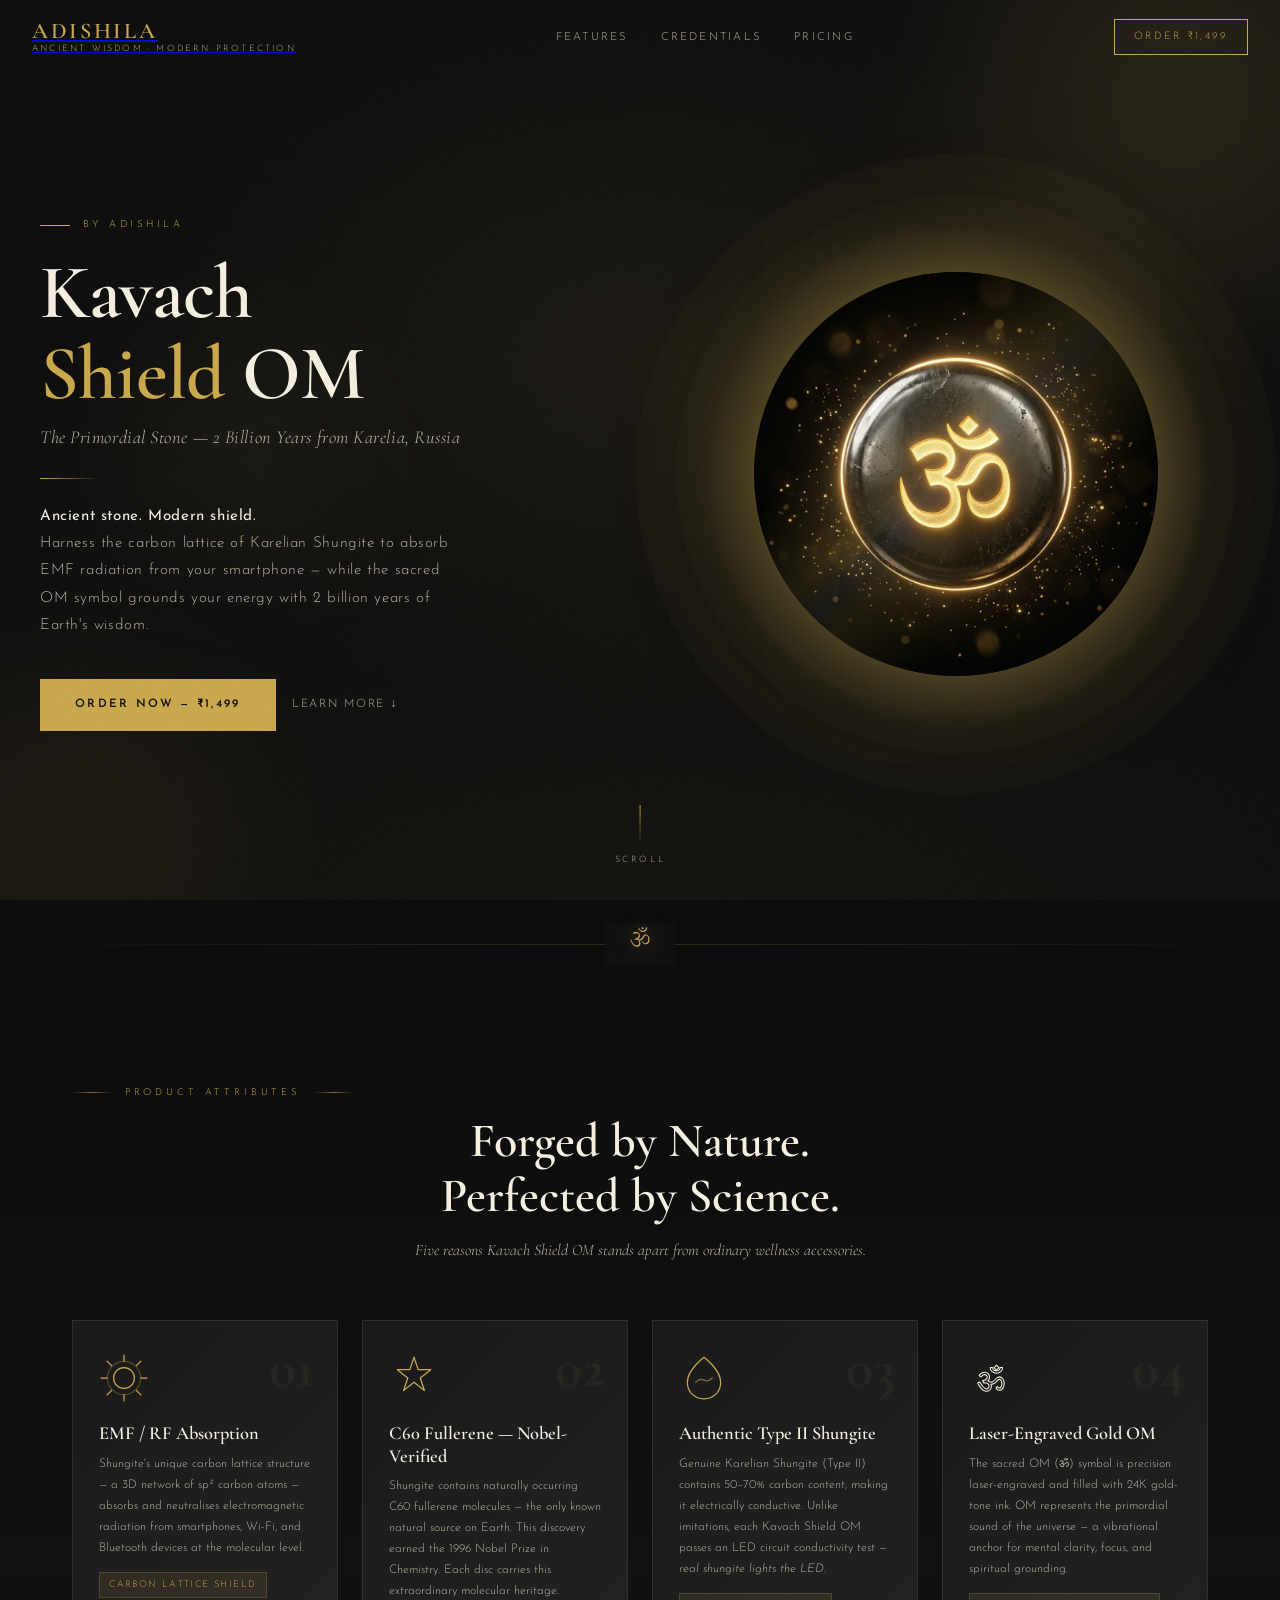
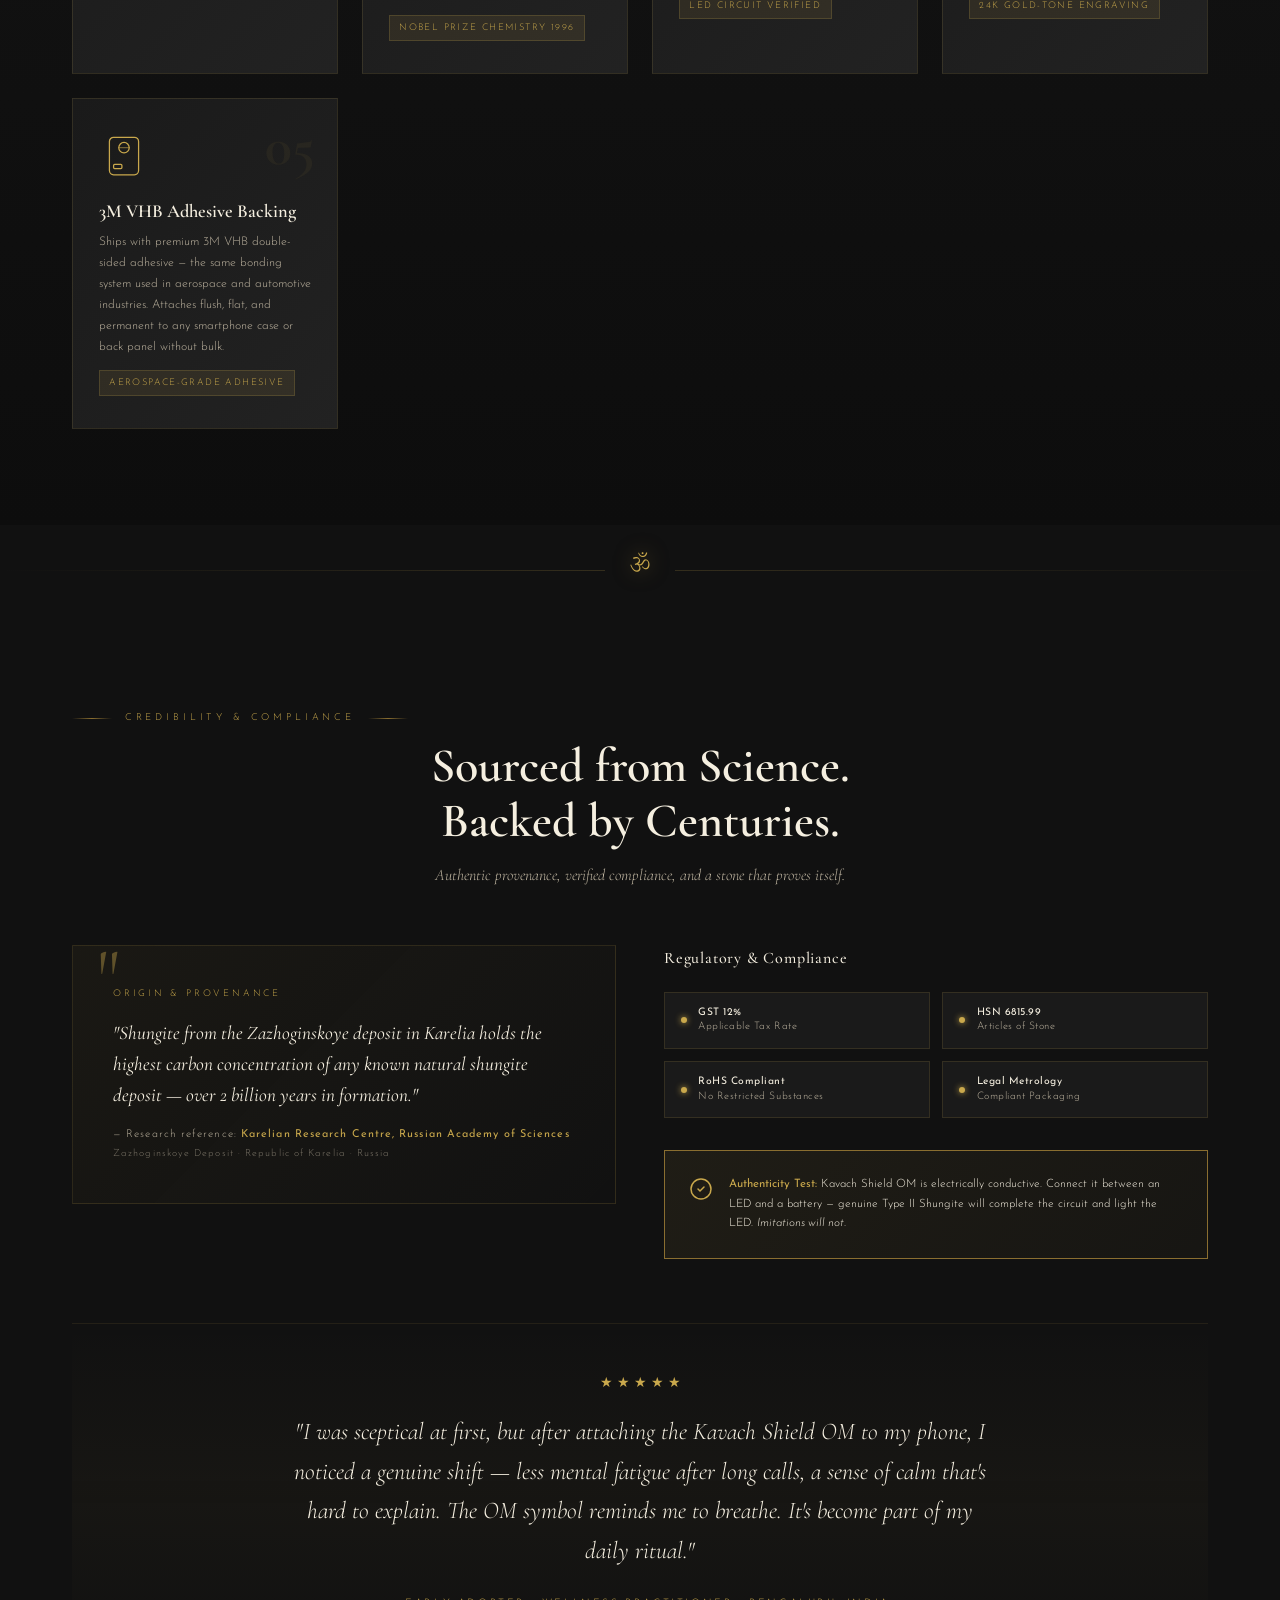
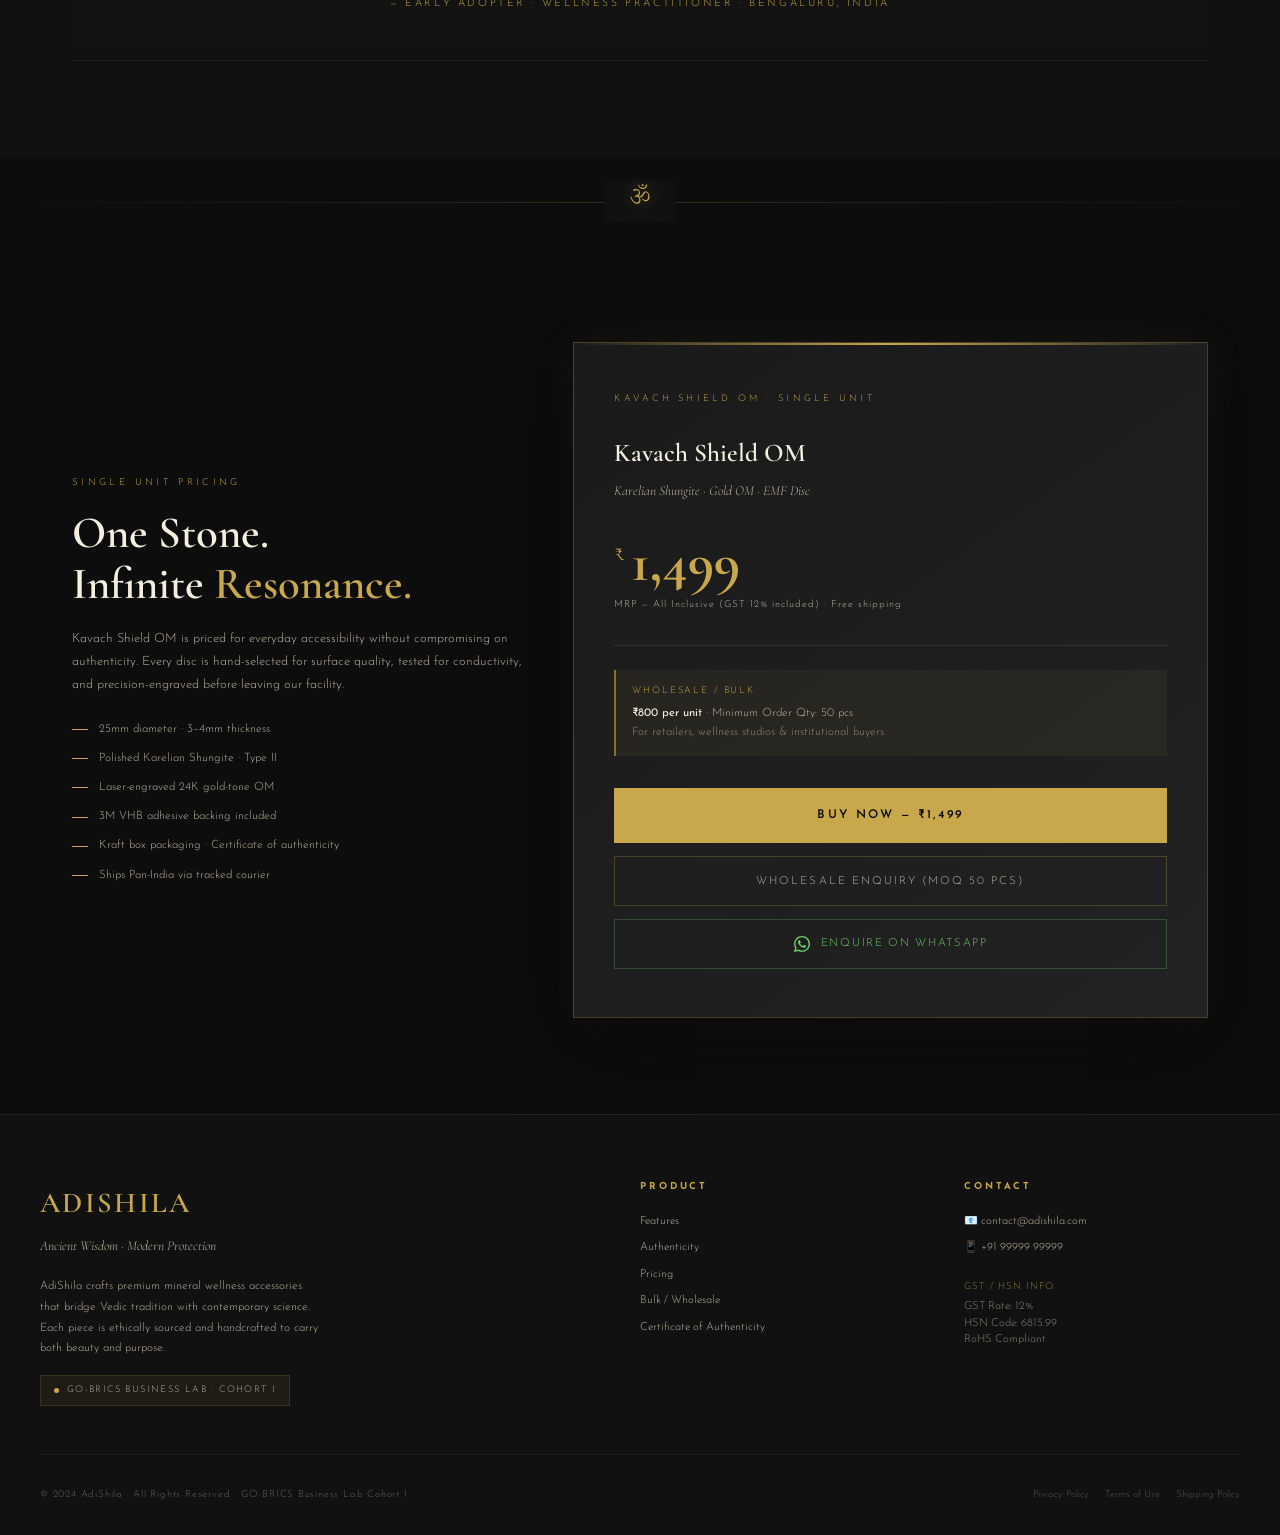
==== index.html @ 25c34e81 "Add code file" ====
<!DOCTYPE html>
<html lang="en">
<head>
  <meta charset="UTF-8" />
  <meta name="viewport" content="width=device-width, initial-scale=1.0" />
  <title>Kavach Shield OM — AdiShila | Karelian Shungite EMF Protection</title>
  <meta name="description" content="Kavach Shield OM by AdiShila — A 25mm polished Karelian Shungite disc with laser-engraved gold OM symbol. Authentic EMF protection and spiritual wellness accessory for smartphones. MRP ₹1,499." />
  <meta name="keywords" content="Kavach Shield OM, Shungite, EMF Protection, AdiShila, Karelian Shungite, OM symbol, spiritual wellness, smartphone protection" />
  <meta property="og:title" content="Kavach Shield OM — AdiShila" />
  <meta property="og:description" content="2 Billion Years from Karelia, Russia. Authentic Shungite EMF Protection for your smartphone." />
  <meta property="og:type" content="product" />
  <link rel="preconnect" href="https://fonts.googleapis.com" />
  <link rel="preconnect" href="https://fonts.gstatic.com" crossorigin />
  <link href="https://fonts.googleapis.com/css2?family=Cormorant+Garamond:ital,wght@0,300;0,400;0,500;0,600;0,700;1,300;1,400;1,600&family=Josefin+Sans:wght@200;300;400;600&family=Noto+Serif+Devanagari:wght@300;400;600&display=swap" rel="stylesheet" />

  <style>
    /* ===== RESET & ROOT ===== */
    *, *::before, *::after { box-sizing: border-box; margin: 0; padding: 0; }
    :root {
      --black:     #0D0D0D;
      --black-2:   #111111;
      --black-3:   #1A1A1A;
      --black-4:   #222222;
      --gold:      #C9A84C;
      --gold-light:#E8C96A;
      --gold-dim:  #8A6E30;
      --gold-glow: rgba(201, 168, 76, 0.25);
      --cream:     #F5EFE0;
      --cream-dim: #BEB4A0;
      --white:     #FFFFFF;
      --font-display: 'Cormorant Garamond', 'Noto Serif Devanagari', serif;
      --font-body:    'Josefin Sans', sans-serif;
      --transition:   all 0.4s cubic-bezier(0.25, 0.46, 0.45, 0.94);
    }

    html { scroll-behavior: smooth; font-size: 16px; }

    body {
      background-color: var(--black);
      color: var(--cream);
      font-family: var(--font-body);
      font-weight: 300;
      line-height: 1.7;
      overflow-x: hidden;
      position: relative;
    }

    /* ===== GRAIN TEXTURE OVERLAY ===== */
    body::before {
      content: '';
      position: fixed;
      inset: 0;
      pointer-events: none;
      z-index: 9999;
      opacity: 0.035;
      background-image: url("data:image/svg+xml,%3Csvg viewBox='0 0 512 512' xmlns='http://www.w3.org/2000/svg'%3E%3Cfilter id='noise'%3E%3CfeTurbulence type='fractalNoise' baseFrequency='0.75' numOctaves='4' stitchTiles='stitch'/%3E%3C/filter%3E%3Crect width='100%25' height='100%25' filter='url(%23noise)'/%3E%3C/svg%3E");
      background-size: 256px 256px;
    }

    /* ===== SCROLLBAR ===== */
    ::-webkit-scrollbar { width: 4px; }
    ::-webkit-scrollbar-track { background: var(--black); }
    ::-webkit-scrollbar-thumb { background: var(--gold-dim); border-radius: 2px; }

    /* ===== SELECTION ===== */
    ::selection { background: var(--gold); color: var(--black); }

    /* ===== NAVIGATION ===== */
    nav {
      position: fixed;
      top: 0; left: 0; right: 0;
      z-index: 1000;
      padding: 1.2rem 2rem;
      display: flex;
      align-items: center;
      justify-content: space-between;
      transition: var(--transition);
      border-bottom: 1px solid transparent;
    }
    nav.scrolled {
      background: rgba(13, 13, 13, 0.92);
      backdrop-filter: blur(20px);
      -webkit-backdrop-filter: blur(20px);
      border-bottom-color: rgba(201, 168, 76, 0.15);
    }

    .nav-logo {
      display: flex;
      flex-direction: column;
      line-height: 1;
    }
    .nav-logo .brand {
      font-family: var(--font-display);
      font-size: 1.4rem;
      font-weight: 600;
      color: var(--gold);
      letter-spacing: 0.12em;
      text-transform: uppercase;
    }
    .nav-logo .tagline-small {
      font-size: 0.55rem;
      letter-spacing: 0.25em;
      color: var(--cream-dim);
      text-transform: uppercase;
      margin-top: 2px;
    }

    .nav-links {
      display: flex;
      gap: 2rem;
      list-style: none;
    }
    .nav-links a {
      color: var(--cream-dim);
      text-decoration: none;
      font-size: 0.7rem;
      letter-spacing: 0.2em;
      text-transform: uppercase;
      transition: var(--transition);
    }
    .nav-links a:hover { color: var(--gold); }

    .nav-cta {
      background: transparent;
      border: 1px solid var(--gold);
      color: var(--gold);
      padding: 0.5rem 1.2rem;
      font-family: var(--font-body);
      font-size: 0.65rem;
      letter-spacing: 0.2em;
      text-transform: uppercase;
      cursor: pointer;
      transition: var(--transition);
      text-decoration: none;
      display: inline-block;
    }
    .nav-cta:hover {
      background: var(--gold);
      color: var(--black);
      box-shadow: 0 0 20px var(--gold-glow);
    }

    /* Hamburger */
    .hamburger {
      display: none;
      flex-direction: column;
      gap: 5px;
      cursor: pointer;
      padding: 4px;
      background: none;
      border: none;
    }
    .hamburger span {
      display: block;
      width: 22px;
      height: 1px;
      background: var(--gold);
      transition: var(--transition);
    }
    .hamburger.open span:nth-child(1) { transform: translateY(6px) rotate(45deg); }
    .hamburger.open span:nth-child(2) { opacity: 0; }
    .hamburger.open span:nth-child(3) { transform: translateY(-6px) rotate(-45deg); }

    .mobile-menu {
      display: none;
      position: fixed;
      top: 0; left: 0; right: 0; bottom: 0;
      background: rgba(13,13,13,0.97);
      z-index: 999;
      flex-direction: column;
      align-items: center;
      justify-content: center;
      gap: 2.5rem;
    }
    .mobile-menu.open { display: flex; }
    .mobile-menu a {
      color: var(--cream);
      text-decoration: none;
      font-family: var(--font-display);
      font-size: 2.2rem;
      font-weight: 300;
      letter-spacing: 0.08em;
      transition: var(--transition);
    }
    .mobile-menu a:hover { color: var(--gold); }

    /* ===== HERO SECTION ===== */
    #hero {
      position: relative;
      min-height: 100svh;
      display: flex;
      align-items: center;
      justify-content: center;
      overflow: hidden;
      padding: 7rem 2rem 4rem;
    }

    .hero-bg-gradient {
      position: absolute;
      inset: 0;
      background:
        radial-gradient(ellipse 60% 60% at 50% 40%, rgba(201, 168, 76, 0.07) 0%, transparent 70%),
        radial-gradient(ellipse 100% 50% at 50% 100%, rgba(201, 168, 76, 0.04) 0%, transparent 70%),
        var(--black);
      z-index: 0;
    }

    /* Animated background orbs */
    .orb {
      position: absolute;
      border-radius: 50%;
      filter: blur(80px);
      opacity: 0.12;
      animation: orbFloat 12s ease-in-out infinite;
      z-index: 0;
    }
    .orb-1 { width: 400px; height: 400px; background: var(--gold); top: -100px; right: -100px; animation-delay: 0s; }
    .orb-2 { width: 300px; height: 300px; background: var(--gold-dim); bottom: -80px; left: -80px; animation-delay: -4s; }
    .orb-3 { width: 200px; height: 200px; background: var(--gold-light); top: 40%; left: 10%; animation-delay: -8s; opacity: 0.06; }

    @keyframes orbFloat {
      0%, 100% { transform: translate(0, 0) scale(1); }
      33% { transform: translate(20px, -30px) scale(1.05); }
      66% { transform: translate(-15px, 20px) scale(0.95); }
    }

    .hero-inner {
      position: relative;
      z-index: 1;
      display: grid;
      grid-template-columns: 1fr 1fr;
      gap: 4rem;
      align-items: center;
      max-width: 1200px;
      width: 100%;
      margin: 0 auto;
    }

    .hero-text { order: 1; }

    .hero-label {
      font-size: 0.62rem;
      letter-spacing: 0.35em;
      text-transform: uppercase;
      color: var(--gold);
      margin-bottom: 1.2rem;
      display: flex;
      align-items: center;
      gap: 0.8rem;
    }
    .hero-label::before {
      content: '';
      display: block;
      width: 30px;
      height: 1px;
      background: var(--gold);
    }

    .hero-h1 {
      font-family: var(--font-display);
      font-size: clamp(2.8rem, 6vw, 5rem);
      font-weight: 600;
      line-height: 1.05;
      color: var(--cream);
      margin-bottom: 0.5rem;
      letter-spacing: -0.01em;
    }
    .hero-h1 .gold-word { color: var(--gold); }

    .hero-subtitle {
      font-family: var(--font-display);
      font-size: clamp(0.9rem, 1.8vw, 1.15rem);
      font-weight: 300;
      font-style: italic;
      color: var(--cream-dim);
      margin-bottom: 1.5rem;
      letter-spacing: 0.03em;
    }

    .hero-divider {
      width: 60px;
      height: 1px;
      background: linear-gradient(90deg, var(--gold), transparent);
      margin-bottom: 1.5rem;
    }

    .hero-tagline {
      font-size: clamp(0.8rem, 1.5vw, 0.95rem);
      color: var(--cream-dim);
      line-height: 1.8;
      max-width: 420px;
      margin-bottom: 2.5rem;
      letter-spacing: 0.04em;
    }
    .hero-tagline strong { color: var(--cream); font-weight: 400; }

    .hero-cta-group {
      display: flex;
      gap: 1rem;
      flex-wrap: wrap;
      align-items: center;
    }

    .btn-primary {
      background: var(--gold);
      color: var(--black);
      border: none;
      padding: 1rem 2.2rem;
      font-family: var(--font-body);
      font-size: 0.72rem;
      font-weight: 600;
      letter-spacing: 0.2em;
      text-transform: uppercase;
      cursor: pointer;
      transition: var(--transition);
      text-decoration: none;
      display: inline-block;
      position: relative;
      overflow: hidden;
    }
    .btn-primary::before {
      content: '';
      position: absolute;
      inset: 0;
      background: linear-gradient(135deg, rgba(255,255,255,0.2) 0%, transparent 50%);
      transform: translateX(-100%);
      transition: transform 0.5s ease;
    }
    .btn-primary:hover::before { transform: translateX(100%); }
    .btn-primary:hover {
      background: var(--gold-light);
      box-shadow: 0 0 40px rgba(201, 168, 76, 0.5), 0 4px 20px rgba(201, 168, 76, 0.3);
      transform: translateY(-2px);
    }

    .btn-secondary {
      background: transparent;
      color: var(--cream-dim);
      border: none;
      padding: 1rem 0;
      font-family: var(--font-body);
      font-size: 0.72rem;
      font-weight: 300;
      letter-spacing: 0.15em;
      text-transform: uppercase;
      cursor: pointer;
      transition: var(--transition);
      text-decoration: none;
      display: inline-flex;
      align-items: center;
      gap: 0.5rem;
    }
    .btn-secondary:hover { color: var(--gold); transform: translateY(3px); }

    /* Hero Image */
    .hero-visual {
      order: 2;
      display: flex;
      align-items: center;
      justify-content: center;
      position: relative;
    }

    .product-glow-wrapper {
      position: relative;
      width: clamp(280px, 40vw, 460px);
      aspect-ratio: 1;
      display: flex;
      align-items: center;
      justify-content: center;
    }

    /* Multi-layered glow rings */
    .glow-ring {
      position: absolute;
      border-radius: 50%;
      animation: pulseRing 3s ease-in-out infinite;
    }
    .glow-ring-1 {
      inset: -20px;
      background: radial-gradient(circle, transparent 45%, rgba(201, 168, 76, 0.12) 55%, transparent 70%);
      animation-delay: 0s;
    }
    .glow-ring-2 {
      inset: -50px;
      background: radial-gradient(circle, transparent 50%, rgba(201, 168, 76, 0.07) 60%, transparent 75%);
      animation-delay: -1s;
    }
    .glow-ring-3 {
      inset: -90px;
      background: radial-gradient(circle, transparent 55%, rgba(201, 168, 76, 0.04) 65%, transparent 80%);
      animation-delay: -2s;
    }

    @keyframes pulseRing {
      0%, 100% { opacity: 0.7; transform: scale(1); }
      50% { opacity: 1; transform: scale(1.04); }
    }

    .product-circle {
      position: relative;
      width: 88%;
      aspect-ratio: 1;
      border-radius: 50%;
      overflow: hidden;
      box-shadow:
        0 0 60px rgba(201, 168, 76, 0.3),
        0 0 120px rgba(201, 168, 76, 0.15),
        0 0 200px rgba(201, 168, 76, 0.08),
        inset 0 0 40px rgba(0,0,0,0.5);
      animation: floatProduct 6s ease-in-out infinite;
    }

    @keyframes floatProduct {
      0%, 100% { transform: translateY(0px); }
      50% { transform: translateY(-12px); }
    }

    .product-circle img {
      width: 100%;
      height: 100%;
      object-fit: cover;
      display: block;
    }

    /* Shimmer sweep on product */
    .product-circle::after {
      content: '';
      position: absolute;
      inset: 0;
      border-radius: 50%;
      background: linear-gradient(
        135deg,
        transparent 30%,
        rgba(201, 168, 76, 0.15) 45%,
        rgba(255, 255, 255, 0.08) 50%,
        rgba(201, 168, 76, 0.12) 55%,
        transparent 70%
      );
      animation: shimmerSweep 4s ease-in-out infinite;
    }

    @keyframes shimmerSweep {
      0% { transform: rotate(0deg); opacity: 0; }
      20% { opacity: 1; }
      80% { opacity: 1; }
      100% { transform: rotate(360deg); opacity: 0; }
    }

    /* Floating particles */
    .particle {
      position: absolute;
      width: 2px;
      height: 2px;
      background: var(--gold);
      border-radius: 50%;
      animation: particleDrift linear infinite;
      opacity: 0;
    }

    @keyframes particleDrift {
      0% { transform: translateY(0) scale(0); opacity: 0; }
      10% { opacity: 0.8; transform: scale(1); }
      90% { opacity: 0.3; }
      100% { transform: translateY(-120px) translateX(var(--dx, 20px)) scale(0); opacity: 0; }
    }

    /* Scroll indicator */
    .scroll-indicator {
      position: absolute;
      bottom: 2rem;
      left: 50%;
      transform: translateX(-50%);
      display: flex;
      flex-direction: column;
      align-items: center;
      gap: 0.5rem;
      color: var(--cream-dim);
      font-size: 0.55rem;
      letter-spacing: 0.3em;
      text-transform: uppercase;
      animation: fadeInBounce 2s ease-in-out 2s both;
      z-index: 2;
    }
    .scroll-indicator .scroll-line {
      width: 1px;
      height: 40px;
      background: linear-gradient(to bottom, var(--gold), transparent);
      animation: scrollLineAnim 1.5s ease-in-out infinite;
    }
    @keyframes scrollLineAnim {
      0% { transform: scaleY(0); transform-origin: top; }
      50% { transform: scaleY(1); transform-origin: top; }
      51% { transform: scaleY(1); transform-origin: bottom; }
      100% { transform: scaleY(0); transform-origin: bottom; }
    }
    @keyframes fadeInBounce {
      from { opacity: 0; transform: translateX(-50%) translateY(10px); }
      to { opacity: 1; transform: translateX(-50%) translateY(0); }
    }

    /* ===== SECTION COMMON ===== */
    section {
      position: relative;
      overflow: hidden;
    }

    .section-container {
      max-width: 1200px;
      margin: 0 auto;
      padding: 0 2rem;
    }

    .section-label {
      font-size: 0.6rem;
      letter-spacing: 0.4em;
      text-transform: uppercase;
      color: var(--gold);
      margin-bottom: 0.8rem;
      display: flex;
      align-items: center;
      gap: 0.8rem;
    }
    .section-label::before, .section-label::after {
      content: '';
      flex: 1;
      height: 1px;
      background: linear-gradient(90deg, transparent, var(--gold-dim), transparent);
      max-width: 40px;
    }

    .section-title {
      font-family: var(--font-display);
      font-size: clamp(1.8rem, 4vw, 3rem);
      font-weight: 600;
      color: var(--cream);
      line-height: 1.15;
      text-align: center;
      margin-bottom: 0.8rem;
    }
    .section-subtitle {
      font-family: var(--font-display);
      font-size: clamp(0.85rem, 1.5vw, 1rem);
      font-style: italic;
      color: var(--cream-dim);
      text-align: center;
      margin-bottom: 3.5rem;
      max-width: 550px;
      margin-left: auto;
      margin-right: auto;
    }

    /* ===== FEATURES SECTION ===== */
    #features {
      padding: 6rem 0;
      background: linear-gradient(180deg, var(--black) 0%, var(--black-2) 50%, var(--black) 100%);
    }

    .features-grid {
      display: grid;
      grid-template-columns: repeat(auto-fit, minmax(220px, 1fr));
      gap: 1.5rem;
    }

    .feature-card {
      background: linear-gradient(135deg, var(--black-3) 0%, var(--black-4) 100%);
      border: 1px solid rgba(201, 168, 76, 0.12);
      padding: 2rem 1.6rem;
      position: relative;
      cursor: default;
      transition: var(--transition);
      overflow: hidden;
    }

    .feature-card::before {
      content: '';
      position: absolute;
      top: 0; left: 0; right: 0;
      height: 1px;
      background: linear-gradient(90deg, transparent, var(--gold), transparent);
      transform: scaleX(0);
      transition: transform 0.5s ease;
    }
    .feature-card:hover::before { transform: scaleX(1); }

    .feature-card::after {
      content: '';
      position: absolute;
      inset: 0;
      background: radial-gradient(circle at 50% 0%, rgba(201, 168, 76, 0.06) 0%, transparent 60%);
      opacity: 0;
      transition: opacity 0.5s ease;
    }
    .feature-card:hover::after { opacity: 1; }

    .feature-card:hover {
      border-color: rgba(201, 168, 76, 0.3);
      box-shadow: 0 8px 40px rgba(201, 168, 76, 0.1), 0 0 0 1px rgba(201, 168, 76, 0.05);
      transform: translateY(-4px);
    }

    .feature-icon {
      width: 50px;
      height: 50px;
      margin-bottom: 1.2rem;
      display: flex;
      align-items: center;
      justify-content: center;
      position: relative;
      z-index: 1;
    }

    .feature-icon svg {
      width: 100%;
      height: 100%;
      stroke: var(--gold);
      fill: none;
      stroke-width: 1.2;
      stroke-linecap: round;
      stroke-linejoin: round;
    }

    .feature-number {
      position: absolute;
      top: 1.2rem;
      right: 1.4rem;
      font-family: var(--font-display);
      font-size: 3.5rem;
      font-weight: 700;
      color: rgba(201, 168, 76, 0.06);
      line-height: 1;
      pointer-events: none;
    }

    .feature-title {
      font-family: var(--font-display);
      font-size: 1.15rem;
      font-weight: 600;
      color: var(--cream);
      margin-bottom: 0.6rem;
      line-height: 1.2;
      position: relative;
      z-index: 1;
    }

    .feature-desc {
      font-size: 0.75rem;
      color: var(--cream-dim);
      line-height: 1.75;
      position: relative;
      z-index: 1;
    }

    .feature-badge {
      display: inline-block;
      margin-top: 0.8rem;
      background: rgba(201, 168, 76, 0.1);
      border: 1px solid rgba(201, 168, 76, 0.2);
      color: var(--gold);
      font-size: 0.58rem;
      letter-spacing: 0.15em;
      text-transform: uppercase;
      padding: 0.25rem 0.6rem;
    }

    /* ===== TRUST SECTION ===== */
    #trust {
      padding: 6rem 0;
      background: var(--black-2);
    }

    .trust-grid {
      display: grid;
      grid-template-columns: 1fr 1fr;
      gap: 3rem;
      align-items: start;
    }

    /* Sourcing block */
    .sourcing-block {
      background: linear-gradient(135deg, rgba(201, 168, 76, 0.05) 0%, transparent 100%);
      border: 1px solid rgba(201, 168, 76, 0.15);
      padding: 2.5rem;
      position: relative;
    }
    .sourcing-block::before {
      content: '"';
      position: absolute;
      top: -0.5rem;
      left: 1.5rem;
      font-family: var(--font-display);
      font-size: 5rem;
      color: var(--gold);
      line-height: 1;
      opacity: 0.4;
    }

    .sourcing-label {
      font-size: 0.58rem;
      letter-spacing: 0.3em;
      text-transform: uppercase;
      color: var(--gold);
      margin-bottom: 1rem;
    }

    .sourcing-text {
      font-family: var(--font-display);
      font-size: 1.2rem;
      font-weight: 400;
      font-style: italic;
      color: var(--cream);
      line-height: 1.6;
      margin-bottom: 1rem;
    }

    .sourcing-source {
      font-size: 0.68rem;
      color: var(--cream-dim);
      letter-spacing: 0.1em;
    }
    .sourcing-source strong { color: var(--gold); font-weight: 400; }

    /* Compliance badges */
    .compliance-block { padding: 0; }

    .compliance-title {
      font-family: var(--font-display);
      font-size: 1rem;
      color: var(--cream);
      margin-bottom: 1.2rem;
      font-weight: 500;
      letter-spacing: 0.05em;
    }

    .badges-grid {
      display: grid;
      grid-template-columns: 1fr 1fr;
      gap: 0.8rem;
      margin-bottom: 2rem;
    }

    .badge-item {
      background: var(--black-3);
      border: 1px solid rgba(201, 168, 76, 0.15);
      padding: 0.8rem 1rem;
      display: flex;
      align-items: center;
      gap: 0.7rem;
      transition: var(--transition);
    }
    .badge-item:hover { border-color: rgba(201, 168, 76, 0.35); }

    .badge-dot {
      width: 6px;
      height: 6px;
      border-radius: 50%;
      background: var(--gold);
      flex-shrink: 0;
      box-shadow: 0 0 6px var(--gold);
    }

    .badge-text {
      font-size: 0.65rem;
      color: var(--cream-dim);
      letter-spacing: 0.05em;
      line-height: 1.4;
    }
    .badge-text strong { color: var(--cream); display: block; font-weight: 400; }

    /* Authenticity callout */
    .authenticity-callout {
      background: linear-gradient(135deg, rgba(201, 168, 76, 0.08) 0%, rgba(201, 168, 76, 0.03) 100%);
      border: 1px solid var(--gold-dim);
      padding: 1.5rem;
      display: flex;
      align-items: flex-start;
      gap: 1rem;
      margin-top: 1rem;
    }

    .callout-icon {
      width: 24px;
      height: 24px;
      flex-shrink: 0;
      margin-top: 2px;
    }
    .callout-icon svg { width: 100%; height: 100%; stroke: var(--gold); fill: none; stroke-width: 1.5; stroke-linecap: round; }

    .callout-text {
      font-size: 0.72rem;
      color: var(--cream);
      line-height: 1.7;
    }
    .callout-text strong { color: var(--gold); font-weight: 400; }

    /* Testimonial */
    .testimonial-block {
      grid-column: 1 / -1;
      margin-top: 1rem;
      text-align: center;
      padding: 3rem 2rem;
      background: linear-gradient(180deg, transparent 0%, rgba(201, 168, 76, 0.03) 50%, transparent 100%);
      border-top: 1px solid rgba(201, 168, 76, 0.1);
      border-bottom: 1px solid rgba(201, 168, 76, 0.1);
    }

    .testimonial-quote {
      font-family: var(--font-display);
      font-size: clamp(1.1rem, 2.5vw, 1.5rem);
      font-style: italic;
      font-weight: 300;
      color: var(--cream);
      max-width: 700px;
      margin: 0 auto 1.5rem;
      line-height: 1.65;
    }

    .testimonial-author {
      font-size: 0.65rem;
      letter-spacing: 0.25em;
      text-transform: uppercase;
      color: var(--gold);
    }
    .testimonial-stars {
      display: flex;
      justify-content: center;
      gap: 4px;
      margin-bottom: 1rem;
    }
    .star {
      color: var(--gold);
      font-size: 0.9rem;
    }

    /* ===== PRICING SECTION ===== */
    #pricing {
      padding: 6rem 0;
      background: var(--black);
    }

    .pricing-wrapper {
      display: grid;
      grid-template-columns: 1fr 1.4fr;
      gap: 3rem;
      align-items: center;
    }

    .pricing-text-col .eyebrow {
      font-size: 0.6rem;
      letter-spacing: 0.35em;
      text-transform: uppercase;
      color: var(--gold);
      margin-bottom: 1rem;
    }

    .pricing-text-col h2 {
      font-family: var(--font-display);
      font-size: clamp(1.8rem, 3.5vw, 2.8rem);
      font-weight: 600;
      color: var(--cream);
      line-height: 1.15;
      margin-bottom: 1rem;
    }

    .pricing-text-col p {
      font-size: 0.8rem;
      color: var(--cream-dim);
      line-height: 1.8;
      margin-bottom: 1.5rem;
    }

    .spec-list {
      list-style: none;
      display: flex;
      flex-direction: column;
      gap: 0.6rem;
    }
    .spec-list li {
      display: flex;
      align-items: center;
      gap: 0.7rem;
      font-size: 0.72rem;
      color: var(--cream-dim);
    }
    .spec-list li::before {
      content: '';
      width: 16px;
      height: 1px;
      background: var(--gold);
      flex-shrink: 0;
    }

    /* Pricing card */
    .pricing-card {
      background: linear-gradient(145deg, var(--black-3) 0%, var(--black-4) 100%);
      border: 1px solid rgba(201, 168, 76, 0.25);
      padding: 3rem 2.5rem;
      position: relative;
      overflow: hidden;
      box-shadow: 0 20px 80px rgba(0,0,0,0.5), 0 0 40px rgba(201, 168, 76, 0.08);
    }

    .pricing-card::before {
      content: '';
      position: absolute;
      top: 0; left: 0; right: 0;
      height: 2px;
      background: linear-gradient(90deg, transparent, var(--gold), transparent);
    }

    .pricing-card-label {
      font-size: 0.58rem;
      letter-spacing: 0.35em;
      text-transform: uppercase;
      color: var(--gold);
      margin-bottom: 1.5rem;
    }

    .pricing-product-name {
      font-family: var(--font-display);
      font-size: 1.6rem;
      font-weight: 600;
      color: var(--cream);
      margin-bottom: 0.3rem;
    }

    .pricing-tagline-small {
      font-family: var(--font-display);
      font-size: 0.85rem;
      font-style: italic;
      color: var(--cream-dim);
      margin-bottom: 2rem;
    }

    .price-display {
      display: flex;
      align-items: flex-start;
      gap: 0.4rem;
      margin-bottom: 0.4rem;
    }
    .price-currency {
      font-family: var(--font-display);
      font-size: 1.5rem;
      color: var(--gold);
      line-height: 1;
      margin-top: 0.4rem;
    }
    .price-amount {
      font-family: var(--font-display);
      font-size: 3.5rem;
      font-weight: 700;
      color: var(--gold);
      line-height: 1;
    }

    .price-tax-note {
      font-size: 0.62rem;
      color: var(--cream-dim);
      letter-spacing: 0.1em;
      margin-bottom: 2rem;
    }

    .price-divider {
      height: 1px;
      background: rgba(201, 168, 76, 0.15);
      margin-bottom: 1.5rem;
    }

    .wholesale-note {
      background: rgba(201, 168, 76, 0.06);
      border-left: 2px solid var(--gold-dim);
      padding: 0.8rem 1rem;
      margin-bottom: 2rem;
    }
    .wholesale-note .wn-label {
      font-size: 0.58rem;
      letter-spacing: 0.2em;
      text-transform: uppercase;
      color: var(--gold);
      margin-bottom: 0.3rem;
    }
    .wholesale-note .wn-text {
      font-size: 0.72rem;
      color: var(--cream-dim);
    }
    .wholesale-note .wn-text strong { color: var(--cream); font-weight: 400; }

    .cta-stack {
      display: flex;
      flex-direction: column;
      gap: 0.8rem;
    }

    .btn-buy {
      display: block;
      width: 100%;
      text-align: center;
      background: var(--gold);
      color: var(--black);
      border: none;
      padding: 1.1rem 2rem;
      font-family: var(--font-body);
      font-size: 0.75rem;
      font-weight: 600;
      letter-spacing: 0.2em;
      text-transform: uppercase;
      cursor: pointer;
      transition: var(--transition);
      text-decoration: none;
      position: relative;
      overflow: hidden;
    }
    .btn-buy::before {
      content: '';
      position: absolute;
      inset: 0;
      background: linear-gradient(135deg, rgba(255,255,255,0.15) 0%, transparent 50%);
      transform: translateX(-100%);
      transition: transform 0.5s ease;
    }
    .btn-buy:hover::before { transform: translateX(100%); }
    .btn-buy:hover {
      background: var(--gold-light);
      box-shadow: 0 0 50px rgba(201, 168, 76, 0.5), 0 5px 25px rgba(201, 168, 76, 0.35);
      transform: translateY(-2px);
    }

    .btn-wholesale {
      display: block;
      width: 100%;
      text-align: center;
      background: transparent;
      color: var(--cream-dim);
      border: 1px solid rgba(201, 168, 76, 0.25);
      padding: 0.9rem 2rem;
      font-family: var(--font-body);
      font-size: 0.7rem;
      font-weight: 300;
      letter-spacing: 0.18em;
      text-transform: uppercase;
      cursor: pointer;
      transition: var(--transition);
      text-decoration: none;
    }
    .btn-wholesale:hover {
      border-color: var(--gold);
      color: var(--gold);
      background: rgba(201, 168, 76, 0.05);
    }

    .btn-whatsapp {
      display: flex;
      align-items: center;
      justify-content: center;
      gap: 0.7rem;
      width: 100%;
      text-align: center;
      background: transparent;
      color: #6ECF6E;
      border: 1px solid rgba(110, 207, 110, 0.25);
      padding: 0.9rem 2rem;
      font-family: var(--font-body);
      font-size: 0.7rem;
      font-weight: 300;
      letter-spacing: 0.15em;
      text-transform: uppercase;
      cursor: pointer;
      transition: var(--transition);
      text-decoration: none;
    }
    .btn-whatsapp:hover {
      border-color: #6ECF6E;
      background: rgba(110, 207, 110, 0.07);
      box-shadow: 0 0 20px rgba(110, 207, 110, 0.15);
    }
    .btn-whatsapp svg { width: 16px; height: 16px; fill: currentColor; }

    /* ===== FOOTER ===== */
    footer {
      background: var(--black-2);
      border-top: 1px solid rgba(201, 168, 76, 0.12);
      padding: 4rem 2rem 2rem;
    }

    .footer-inner {
      max-width: 1200px;
      margin: 0 auto;
    }

    .footer-top {
      display: grid;
      grid-template-columns: 2fr 1fr 1fr;
      gap: 3rem;
      padding-bottom: 3rem;
      border-bottom: 1px solid rgba(201, 168, 76, 0.08);
      margin-bottom: 2rem;
    }

    .footer-brand .brand-name {
      font-family: var(--font-display);
      font-size: 1.8rem;
      font-weight: 600;
      color: var(--gold);
      letter-spacing: 0.08em;
      text-transform: uppercase;
      margin-bottom: 0.4rem;
    }
    .footer-brand .brand-tagline {
      font-family: var(--font-display);
      font-size: 0.85rem;
      font-style: italic;
      color: var(--cream-dim);
      margin-bottom: 1.2rem;
    }
    .footer-brand .brand-desc {
      font-size: 0.72rem;
      color: var(--cream-dim);
      line-height: 1.8;
      max-width: 280px;
    }
    .gobrics-badge {
      display: inline-flex;
      align-items: center;
      gap: 0.5rem;
      margin-top: 1rem;
      background: rgba(201, 168, 76, 0.07);
      border: 1px solid rgba(201, 168, 76, 0.15);
      padding: 0.4rem 0.8rem;
    }
    .gobrics-badge span {
      font-size: 0.58rem;
      letter-spacing: 0.15em;
      text-transform: uppercase;
      color: var(--cream-dim);
    }
    .gobrics-badge .dot { width: 5px; height: 5px; border-radius: 50%; background: var(--gold); }

    .footer-col h4 {
      font-size: 0.6rem;
      letter-spacing: 0.3em;
      text-transform: uppercase;
      color: var(--gold);
      margin-bottom: 1.2rem;
    }
    .footer-col ul {
      list-style: none;
      display: flex;
      flex-direction: column;
      gap: 0.6rem;
    }
    .footer-col ul li a,
    .footer-col ul li {
      font-size: 0.7rem;
      color: var(--cream-dim);
      text-decoration: none;
      transition: color 0.3s;
      line-height: 1.5;
    }
    .footer-col ul li a:hover { color: var(--gold); }

    .footer-bottom {
      display: flex;
      align-items: center;
      justify-content: space-between;
      gap: 1rem;
      flex-wrap: wrap;
    }
    .footer-bottom p {
      font-size: 0.62rem;
      color: rgba(190, 180, 160, 0.5);
      letter-spacing: 0.08em;
    }
    .footer-legal {
      display: flex;
      gap: 1rem;
    }
    .footer-legal a {
      font-size: 0.62rem;
      color: rgba(190, 180, 160, 0.4);
      text-decoration: none;
      transition: color 0.3s;
    }
    .footer-legal a:hover { color: var(--gold); }

    /* ===== OM SECTION DIVIDER ===== */
    .om-divider {
      text-align: center;
      padding: 1.5rem 0;
      position: relative;
    }
    .om-divider::before {
      content: '';
      position: absolute;
      top: 50%;
      left: 0;
      right: 0;
      height: 1px;
      background: linear-gradient(90deg, transparent, rgba(201, 168, 76, 0.2), transparent);
    }
    .om-divider .om-glyph {
      display: inline-block;
      position: relative;
      z-index: 1;
      background: var(--black-2);
      padding: 0 1.5rem;
      font-family: 'Noto Serif Devanagari', serif;
      font-size: 1.5rem;
      color: var(--gold);
      text-shadow: 0 0 20px rgba(201, 168, 76, 0.5);
      animation: omPulse 3s ease-in-out infinite;
    }
    @keyframes omPulse {
      0%, 100% { text-shadow: 0 0 10px rgba(201, 168, 76, 0.4); }
      50% { text-shadow: 0 0 30px rgba(201, 168, 76, 0.8), 0 0 60px rgba(201, 168, 76, 0.3); }
    }

    /* ===== SCROLL REVEAL ===== */
    .reveal {
      opacity: 0;
      transform: translateY(30px);
      transition: opacity 0.8s ease, transform 0.8s ease;
    }
    .reveal.visible {
      opacity: 1;
      transform: translateY(0);
    }
    .reveal-delay-1 { transition-delay: 0.1s; }
    .reveal-delay-2 { transition-delay: 0.2s; }
    .reveal-delay-3 { transition-delay: 0.3s; }
    .reveal-delay-4 { transition-delay: 0.4s; }
    .reveal-delay-5 { transition-delay: 0.5s; }

    /* ===== RESPONSIVE ===== */
    @media (max-width: 900px) {
      .hero-inner {
        grid-template-columns: 1fr;
        text-align: center;
        gap: 3rem;
      }
      .hero-text { order: 2; }
      .hero-visual { order: 1; }
      .hero-label { justify-content: center; }
      .hero-divider { margin: 0 auto 1.5rem; }
      .hero-tagline { margin: 0 auto 2.5rem; }
      .hero-cta-group { justify-content: center; }
      .section-label { justify-content: center; }
      .trust-grid { grid-template-columns: 1fr; }
      .pricing-wrapper { grid-template-columns: 1fr; }
      .footer-top { grid-template-columns: 1fr 1fr; }
    }

    @media (max-width: 768px) {
      .nav-links, .nav-cta { display: none; }
      .hamburger { display: flex; }
      .hero-inner { gap: 2rem; }
      .product-glow-wrapper { width: min(280px, 80vw); }
      .trust-grid { gap: 2rem; }
      .footer-top { grid-template-columns: 1fr; gap: 2rem; }
      .footer-bottom { flex-direction: column; align-items: flex-start; }
    }

    @media (max-width: 480px) {
      nav { padding: 1rem 1.2rem; }
      .section-container { padding: 0 1.2rem; }
      .features-grid { grid-template-columns: 1fr; }
      .badges-grid { grid-template-columns: 1fr; }
      .hero-h1 { font-size: 2.4rem; }
      .sourcing-block { padding: 1.8rem; }
      .pricing-card { padding: 2rem 1.5rem; }
      #features, #trust, #pricing { padding: 4rem 0; }
    }
  </style>
</head>

<body>

  <!-- ===== NAVIGATION ===== -->
  <nav id="navbar">
    <a href="#hero" class="nav-logo">
      <span class="brand">AdiShila</span>
      <span class="tagline-small">Ancient Wisdom · Modern Protection</span>
    </a>
    <ul class="nav-links">
      <li><a href="#features">Features</a></li>
      <li><a href="#trust">Credentials</a></li>
      <li><a href="#pricing">Pricing</a></li>
    </ul>
    <a href="#pricing" class="nav-cta">Order ₹1,499</a>
    <button class="hamburger" id="hamburger" aria-label="Toggle menu">
      <span></span>
      <span></span>
      <span></span>
    </button>
  </nav>

  <!-- Mobile Menu -->
  <div class="mobile-menu" id="mobileMenu">
    <a href="#features" class="mobile-nav-link">Features</a>
    <a href="#trust" class="mobile-nav-link">Credentials</a>
    <a href="#pricing" class="mobile-nav-link">Pricing</a>
    <a href="#pricing" class="mobile-nav-link" style="color: var(--gold);">Order Now — ₹1,499</a>
  </div>

  <!-- ===== HERO SECTION ===== -->
  <section id="hero">
    <div class="hero-bg-gradient"></div>
    <div class="orb orb-1"></div>
    <div class="orb orb-2"></div>
    <div class="orb orb-3"></div>

    <div class="hero-inner">
      <div class="hero-text">
        <p class="hero-label" id="heroLabel">By AdiShila</p>
        <h1 class="hero-h1" id="heroH1">
          Kavach<br/>
          <span class="gold-word">Shield</span> OM
        </h1>
        <p class="hero-subtitle">The Primordial Stone — 2 Billion Years from Karelia, Russia</p>
        <div class="hero-divider"></div>
        <p class="hero-tagline">
          <strong>Ancient stone. Modern shield.</strong><br/>
          Harness the carbon lattice of Karelian Shungite to absorb EMF radiation from your smartphone — while the sacred OM symbol grounds your energy with 2 billion years of Earth's wisdom.
        </p>
        <div class="hero-cta-group">
          <a href="#pricing" class="btn-primary" id="heroOrderBtn">Order Now — ₹1,499</a>
          <a href="#features" class="btn-secondary" id="heroLearnBtn">Learn More ↓</a>
        </div>
      </div>

      <div class="hero-visual" id="heroVisual">
        <div class="product-glow-wrapper">
          <div class="glow-ring glow-ring-3"></div>
          <div class="glow-ring glow-ring-2"></div>
          <div class="glow-ring glow-ring-1"></div>
          <div class="product-circle" id="productCircle">
            <img
              src="kavach_shield_product.png"
              alt="Kavach Shield OM — Polished Karelian Shungite disc with gold OM symbol"
              id="productImg"
              onerror="this.style.display='none'; document.getElementById('productFallback').style.display='flex';"
            />
            <!-- Fallback if image doesn't load -->
            <div id="productFallback" style="
              display: none;
              width: 100%;
              height: 100%;
              background: radial-gradient(circle at 30% 30%, #2a2a2a, #0a0a0a);
              align-items: center;
              justify-content: center;
              flex-direction: column;
              gap: 0.5rem;
              border-radius: 50%;
            ">
              <div style="
                font-family: 'Noto Serif Devanagari', serif;
                font-size: clamp(3rem, 10vw, 5rem);
                color: #C9A84C;
                text-shadow: 0 0 30px rgba(201,168,76,0.8), 0 0 60px rgba(201,168,76,0.4);
                animation: omPulse 3s ease-in-out infinite;
              ">ॐ</div>
              <div style="font-size: 0.55rem; letter-spacing: 0.3em; color: rgba(201,168,76,0.6); text-transform: uppercase;">Kavach Shield</div>
            </div>
          </div>
          <!-- Particles -->
          <div class="particle" style="left:50%;top:10%;--dx:30px;animation-duration:4s;animation-delay:0s;"></div>
          <div class="particle" style="left:20%;top:30%;--dx:-20px;animation-duration:5s;animation-delay:-1s;"></div>
          <div class="particle" style="left:80%;top:40%;--dx:15px;animation-duration:4.5s;animation-delay:-2s;"></div>
          <div class="particle" style="left:60%;top:20%;--dx:-25px;animation-duration:6s;animation-delay:-0.5s;"></div>
          <div class="particle" style="left:35%;top:15%;--dx:10px;animation-duration:5.5s;animation-delay:-3s;"></div>
          <div class="particle" style="left:70%;top:60%;--dx:-10px;animation-duration:3.5s;animation-delay:-1.5s;"></div>
          <div class="particle" style="left:15%;top:55%;--dx:35px;animation-duration:7s;animation-delay:-2.5s;"></div>
          <div class="particle" style="left:85%;top:25%;--dx:-30px;animation-duration:4.2s;animation-delay:-0.8s;"></div>
        </div>
      </div>
    </div>

    <div class="scroll-indicator">
      <div class="scroll-line"></div>
      <span>Scroll</span>
    </div>
  </section>

  <!-- ===== OM DIVIDER ===== -->
  <div class="om-divider">
    <span class="om-glyph">ॐ</span>
  </div>

  <!-- ===== FEATURES SECTION ===== -->
  <section id="features">
    <div class="section-container">
      <p class="section-label reveal">Product Attributes</p>
      <h2 class="section-title reveal">Forged by Nature.<br/>Perfected by Science.</h2>
      <p class="section-subtitle reveal">Five reasons Kavach Shield OM stands apart from ordinary wellness accessories.</p>

      <div class="features-grid">

        <!-- Feature 1 -->
        <div class="feature-card reveal reveal-delay-1" id="feature1">
          <span class="feature-number">01</span>
          <div class="feature-icon">
            <svg viewBox="0 0 48 48" xmlns="http://www.w3.org/2000/svg">
              <circle cx="24" cy="24" r="10"/>
              <path d="M24 2v6M24 40v6M2 24h6M40 24h6"/>
              <path d="M7.76 7.76l4.24 4.24M36 36l4.24 4.24M40.24 7.76l-4.24 4.24M12 36l-4.24 4.24"/>
              <circle cx="24" cy="24" r="16" opacity="0.3"/>
            </svg>
          </div>
          <h3 class="feature-title">EMF / RF Absorption</h3>
          <p class="feature-desc">
            Shungite's unique carbon lattice structure — a 3D network of sp² carbon atoms — absorbs and neutralises electromagnetic radiation from smartphones, Wi-Fi, and Bluetooth devices at the molecular level.
          </p>
          <span class="feature-badge">Carbon Lattice Shield</span>
        </div>

        <!-- Feature 2 -->
        <div class="feature-card reveal reveal-delay-2" id="feature2">
          <span class="feature-number">02</span>
          <div class="feature-icon">
            <svg viewBox="0 0 48 48" xmlns="http://www.w3.org/2000/svg">
              <polygon points="24,4 28,16 40,16 30,24 34,36 24,28 14,36 18,24 8,16 20,16"/>
            </svg>
          </div>
          <h3 class="feature-title">C60 Fullerene — Nobel-Verified</h3>
          <p class="feature-desc">
            Shungite contains naturally occurring C60 fullerene molecules — the only known natural source on Earth. This discovery earned the 1996 Nobel Prize in Chemistry. Each disc carries this extraordinary molecular heritage.
          </p>
          <span class="feature-badge">Nobel Prize Chemistry 1996</span>
        </div>

        <!-- Feature 3 -->
        <div class="feature-card reveal reveal-delay-3" id="feature3">
          <span class="feature-number">03</span>
          <div class="feature-icon">
            <svg viewBox="0 0 48 48" xmlns="http://www.w3.org/2000/svg">
              <path d="M24 4 C24 4 8 16 8 28 C8 38 15.6 44 24 44 C32.4 44 40 38 40 28 C40 16 24 4 24 4Z"/>
              <path d="M16 28 C16 28 20 24 24 26 C28 28 32 24 32 24" opacity="0.6"/>
            </svg>
          </div>
          <h3 class="feature-title">Authentic Type II Shungite</h3>
          <p class="feature-desc">
            Genuine Karelian Shungite (Type II) contains 50–70% carbon content, making it electrically conductive. Unlike imitations, each Kavach Shield OM passes an LED circuit conductivity test — <em>real shungite lights the LED.</em>
          </p>
          <span class="feature-badge">LED Circuit Verified</span>
        </div>

        <!-- Feature 4 -->
        <div class="feature-card reveal reveal-delay-4" id="feature4">
          <span class="feature-number">04</span>
          <div class="feature-icon">
            <svg viewBox="0 0 48 48" xmlns="http://www.w3.org/2000/svg">
              <text x="8" y="36" font-size="32" font-family="serif" fill="none" stroke="currentColor" stroke-width="1">ॐ</text>
            </svg>
          </div>
          <h3 class="feature-title">Laser-Engraved Gold OM</h3>
          <p class="feature-desc">
            The sacred OM (ॐ) symbol is precision laser-engraved and filled with 24K gold-tone ink. OM represents the primordial sound of the universe — a vibrational anchor for mental clarity, focus, and spiritual grounding.
          </p>
          <span class="feature-badge">24K Gold-Tone Engraving</span>
        </div>

        <!-- Feature 5 -->
        <div class="feature-card reveal reveal-delay-5" id="feature5">
          <span class="feature-number">05</span>
          <div class="feature-icon">
            <svg viewBox="0 0 48 48" xmlns="http://www.w3.org/2000/svg">
              <rect x="10" y="6" width="28" height="36" rx="4" ry="4"/>
              <rect x="14" y="32" width="8" height="4" rx="1"/>
              <circle cx="24" cy="16" r="5"/>
              <path d="M19 16 h10" opacity="0.5"/>
            </svg>
          </div>
          <h3 class="feature-title">3M VHB Adhesive Backing</h3>
          <p class="feature-desc">
            Ships with premium 3M VHB double-sided adhesive — the same bonding system used in aerospace and automotive industries. Attaches flush, flat, and permanent to any smartphone case or back panel without bulk.
          </p>
          <span class="feature-badge">Aerospace-Grade Adhesive</span>
        </div>

      </div>
    </div>
  </section>

  <!-- ===== OM DIVIDER ===== -->
  <div class="om-divider" style="background: var(--black-2);">
    <span class="om-glyph" style="background: var(--black-2);">ॐ</span>
  </div>

  <!-- ===== TRUST SECTION ===== -->
  <section id="trust">
    <div class="section-container">
      <p class="section-label reveal">Credibility & Compliance</p>
      <h2 class="section-title reveal">Sourced from Science.<br/>Backed by Centuries.</h2>
      <p class="section-subtitle reveal">Authentic provenance, verified compliance, and a stone that proves itself.</p>

      <div class="trust-grid">

        <!-- Sourcing Quote -->
        <div class="sourcing-block reveal">
          <p class="sourcing-label">Origin & Provenance</p>
          <p class="sourcing-text">
            "Shungite from the Zazhoginskoye deposit in Karelia holds the highest carbon concentration of any known natural shungite deposit — over 2 billion years in formation."
          </p>
          <p class="sourcing-source">
            — Research reference: <strong>Karelian Research Centre, Russian Academy of Sciences</strong><br/>
            <span style="opacity:0.6;font-size:0.62rem;">Zazhoginskoye Deposit · Republic of Karelia · Russia</span>
          </p>
        </div>

        <!-- Compliance -->
        <div class="compliance-block reveal">
          <p class="compliance-title">Regulatory & Compliance</p>
          <div class="badges-grid">
            <div class="badge-item">
              <div class="badge-dot"></div>
              <div class="badge-text">
                <strong>GST 12%</strong>
                Applicable Tax Rate
              </div>
            </div>
            <div class="badge-item">
              <div class="badge-dot"></div>
              <div class="badge-text">
                <strong>HSN 6815.99</strong>
                Articles of Stone
              </div>
            </div>
            <div class="badge-item">
              <div class="badge-dot"></div>
              <div class="badge-text">
                <strong>RoHS Compliant</strong>
                No Restricted Substances
              </div>
            </div>
            <div class="badge-item">
              <div class="badge-dot"></div>
              <div class="badge-text">
                <strong>Legal Metrology</strong>
                Compliant Packaging
              </div>
            </div>
          </div>

          <div class="authenticity-callout">
            <div class="callout-icon">
              <svg viewBox="0 0 24 24" xmlns="http://www.w3.org/2000/svg">
                <path d="M9 12l2 2 4-4"/>
                <circle cx="12" cy="12" r="10"/>
              </svg>
            </div>
            <p class="callout-text">
              <strong>Authenticity Test:</strong> Kavach Shield OM is electrically conductive. Connect it between an LED and a battery — genuine Type II Shungite will complete the circuit and light the LED. <em>Imitations will not.</em>
            </p>
          </div>
        </div>

        <!-- Testimonial -->
        <div class="testimonial-block reveal">
          <div class="testimonial-stars">
            <span class="star">★</span>
            <span class="star">★</span>
            <span class="star">★</span>
            <span class="star">★</span>
            <span class="star">★</span>
          </div>
          <blockquote class="testimonial-quote">
            "I was sceptical at first, but after attaching the Kavach Shield OM to my phone, I noticed a genuine shift — less mental fatigue after long calls, a sense of calm that's hard to explain. The OM symbol reminds me to breathe. It's become part of my daily ritual."
          </blockquote>
          <p class="testimonial-author">— Early Adopter · Wellness Practitioner · Bengaluru, India</p>
        </div>

      </div>
    </div>
  </section>

  <!-- ===== OM DIVIDER ===== -->
  <div class="om-divider">
    <span class="om-glyph">ॐ</span>
  </div>

  <!-- ===== PRICING SECTION ===== -->
  <section id="pricing">
    <div class="section-container">
      <div class="pricing-wrapper">

        <div class="pricing-text-col">
          <p class="eyebrow reveal">Single Unit Pricing</p>
          <h2 class="reveal">One Stone.<br/>Infinite <span style="color:var(--gold)">Resonance.</span></h2>
          <p class="reveal">
            Kavach Shield OM is priced for everyday accessibility without compromising on authenticity. Every disc is hand-selected for surface quality, tested for conductivity, and precision-engraved before leaving our facility.
          </p>
          <ul class="spec-list reveal">
            <li>25mm diameter · 3–4mm thickness</li>
            <li>Polished Karelian Shungite · Type II</li>
            <li>Laser-engraved 24K gold-tone OM</li>
            <li>3M VHB adhesive backing included</li>
            <li>Kraft box packaging · Certificate of authenticity</li>
            <li>Ships Pan-India via tracked courier</li>
          </ul>
        </div>

        <div class="pricing-card reveal">
          <p class="pricing-card-label">Kavach Shield OM · Single Unit</p>
          <p class="pricing-product-name">Kavach Shield OM</p>
          <p class="pricing-tagline-small">Karelian Shungite · Gold OM · EMF Disc</p>

          <div class="price-display">
            <span class="price-currency">₹</span>
            <span class="price-amount">1,499</span>
          </div>
          <p class="price-tax-note">MRP — All Inclusive (GST 12% included) · Free shipping</p>

          <div class="price-divider"></div>

          <div class="wholesale-note">
            <p class="wn-label">Wholesale / Bulk</p>
            <p class="wn-text">
              <strong>₹800 per unit</strong> · Minimum Order Qty: 50 pcs<br/>
              <span style="opacity:0.7;">For retailers, wellness studios & institutional buyers</span>
            </p>
          </div>

          <div class="cta-stack">
            <a href="#" class="btn-buy" id="buyNowBtn">Buy Now — ₹1,499</a>
            <a href="#" class="btn-wholesale" id="wholesaleBtn">Wholesale Enquiry (MOQ 50 pcs)</a>
            <a href="https://wa.me/919999999999?text=Hi%2C%20I%27m%20interested%20in%20Kavach%20Shield%20OM%20by%20AdiShila" class="btn-whatsapp" id="whatsappBtn" target="_blank" rel="noopener">
              <svg viewBox="0 0 24 24" xmlns="http://www.w3.org/2000/svg">
                <path d="M20.52 3.449C18.24 1.245 15.24 0 12.045 0 5.463 0 .104 5.334.1 11.893c0 2.096.549 4.14 1.595 5.945L0 24l6.335-1.652c1.746.943 3.71 1.444 5.71 1.444h.006c6.585 0 11.946-5.336 11.949-11.896C24.002 8.724 22.779 5.654 20.52 3.449zM12.043 21.785h-.004c-1.774 0-3.513-.476-5.031-1.378l-.361-.214-3.741.975.998-3.648-.235-.374a9.86 9.86 0 01-1.51-5.26c.001-5.45 4.436-9.884 9.889-9.884 2.64 0 5.122 1.03 6.988 2.898a9.825 9.825 0 012.893 6.994c-.003 5.45-4.437 9.884-9.886 9.884zm5.413-7.402c-.297-.149-1.758-.867-2.03-.967-.272-.099-.47-.148-.669.148-.198.296-.767.966-.94 1.164-.173.199-.347.223-.644.074-.297-.149-1.255-.463-2.39-1.475-.883-.788-1.48-1.761-1.653-2.059-.173-.297-.018-.458.13-.606.134-.133.297-.347.446-.521.151-.172.2-.296.3-.495.099-.198.05-.372-.025-.521-.075-.148-.669-1.611-.916-2.206-.242-.579-.487-.501-.669-.51-.173-.008-.371-.01-.57-.01-.198 0-.52.074-.792.372-.272.297-1.04 1.016-1.04 2.479 0 1.462 1.065 2.875 1.213 3.074.149.198 2.095 3.2 5.076 4.487.709.306 1.263.489 1.694.626.712.226 1.36.194 1.872.118.571-.085 1.758-.719 2.006-1.413.248-.695.248-1.29.173-1.414-.074-.124-.272-.198-.57-.347z"/>
              </svg>
              Enquire on WhatsApp
            </a>
          </div>
        </div>

      </div>
    </div>
  </section>

  <!-- ===== FOOTER ===== -->
  <footer>
    <div class="footer-inner">
      <div class="footer-top">
        <div class="footer-brand">
          <p class="brand-name">AdiShila</p>
          <p class="brand-tagline">Ancient Wisdom · Modern Protection</p>
          <p class="brand-desc">
            AdiShila crafts premium mineral wellness accessories that bridge Vedic tradition with contemporary science. Each piece is ethically sourced and handcrafted to carry both beauty and purpose.
          </p>
          <div class="gobrics-badge">
            <div class="dot"></div>
            <span>GO-BRICS Business Lab · Cohort I</span>
          </div>
        </div>

        <div class="footer-col">
          <h4>Product</h4>
          <ul>
            <li><a href="#features">Features</a></li>
            <li><a href="#trust">Authenticity</a></li>
            <li><a href="#pricing">Pricing</a></li>
            <li><a href="#">Bulk / Wholesale</a></li>
            <li><a href="#">Certificate of Authenticity</a></li>
          </ul>
        </div>

        <div class="footer-col">
          <h4>Contact</h4>
          <ul>
            <li>📧 contact@adishila.com</li>
            <li>📱 +91 99999 99999</li>
            <li style="margin-top:0.8rem; opacity:0.7;">
              <span style="display:block; font-size:0.6rem; letter-spacing:0.1em; color:var(--gold); margin-bottom:0.3rem;">GST / HSN INFO</span>
              GST Rate: 12%<br/>
              HSN Code: 6815.99<br/>
              RoHS Compliant
            </li>
          </ul>
        </div>
      </div>

      <div class="footer-bottom">
        <p>© 2024 AdiShila · All Rights Reserved · GO-BRICS Business Lab Cohort I</p>
        <div class="footer-legal">
          <a href="#">Privacy Policy</a>
          <a href="#">Terms of Use</a>
          <a href="#">Shipping Policy</a>
        </div>
      </div>
    </div>
  </footer>

  <!-- ===== JAVASCRIPT ===== -->
  <script>
    // ─── Navbar scroll effect ───────────────────────────────────────
    const navbar = document.getElementById('navbar');
    window.addEventListener('scroll', () => {
      navbar.classList.toggle('scrolled', window.scrollY > 50);
    });

    // ─── Hamburger menu ─────────────────────────────────────────────
    const hamburger = document.getElementById('hamburger');
    const mobileMenu = document.getElementById('mobileMenu');
    const mobileLinks = document.querySelectorAll('.mobile-nav-link');

    hamburger.addEventListener('click', () => {
      hamburger.classList.toggle('open');
      mobileMenu.classList.toggle('open');
      document.body.style.overflow = mobileMenu.classList.contains('open') ? 'hidden' : '';
    });

    mobileLinks.forEach(link => {
      link.addEventListener('click', () => {
        hamburger.classList.remove('open');
        mobileMenu.classList.remove('open');
        document.body.style.overflow = '';
      });
    });

    // ─── Scroll Reveal ──────────────────────────────────────────────
    const revealElements = document.querySelectorAll('.reveal');
    const revealObserver = new IntersectionObserver((entries) => {
      entries.forEach(entry => {
        if (entry.isIntersecting) {
          entry.target.classList.add('visible');
          revealObserver.unobserve(entry.target);
        }
      });
    }, { threshold: 0.12, rootMargin: '0px 0px -50px 0px' });

    revealElements.forEach(el => revealObserver.observe(el));

    // ─── Hero text entrance animation ───────────────────────────────
    window.addEventListener('DOMContentLoaded', () => {
      setTimeout(() => {
        document.getElementById('heroLabel').style.cssText = 'opacity:1;transform:translateY(0)';
        setTimeout(() => {
          document.getElementById('heroH1').style.cssText = 'opacity:1;transform:translateY(0)';
          setTimeout(() => {
            document.getElementById('heroVisual').style.cssText = 'opacity:1;transform:translateY(0)';
          }, 200);
        }, 150);
      }, 300);
    });

    // Apply initial state for hero elements
    ['heroLabel','heroH1','heroVisual'].forEach(id => {
      const el = document.getElementById(id);
      if(el) { el.style.opacity = '0'; el.style.transform = 'translateY(20px)'; el.style.transition = 'all 0.9s cubic-bezier(0.25,0.46,0.45,0.94)'; }
    });

    // ─── Smooth product image load ───────────────────────────────────
    const productImg = document.getElementById('productImg');
    if (productImg) {
      productImg.addEventListener('load', () => {
        productImg.style.opacity = '1';
      });
      productImg.style.opacity = '0';
      productImg.style.transition = 'opacity 1s ease';
      // Re-trigger if already cached
      if (productImg.complete) productImg.style.opacity = '1';
    }

    // ─── Feature cards hover glow mouse tracking ────────────────────
    document.querySelectorAll('.feature-card').forEach(card => {
      card.addEventListener('mousemove', (e) => {
        const rect = card.getBoundingClientRect();
        const x = ((e.clientX - rect.left) / rect.width) * 100;
        const y = ((e.clientY - rect.top) / rect.height) * 100;
        card.style.setProperty('--mx', x + '%');
        card.style.setProperty('--my', y + '%');
      });
    });

    // ─── Pricing card glow tilt effect ──────────────────────────────
    const pricingCard = document.querySelector('.pricing-card');
    if (pricingCard) {
      pricingCard.addEventListener('mousemove', (e) => {
        const rect = pricingCard.getBoundingClientRect();
        const x = (e.clientX - rect.left - rect.width / 2) / (rect.width / 2);
        const y = (e.clientY - rect.top - rect.height / 2) / (rect.height / 2);
        pricingCard.style.transform = `perspective(800px) rotateY(${x * 3}deg) rotateX(${-y * 3}deg) translateZ(4px)`;
      });
      pricingCard.addEventListener('mouseleave', () => {
        pricingCard.style.transform = 'perspective(800px) rotateY(0deg) rotateX(0deg) translateZ(0px)';
        pricingCard.style.transition = 'transform 0.5s ease';
      });
      pricingCard.addEventListener('mouseenter', () => {
        pricingCard.style.transition = 'none';
      });
    }

    // ─── Copy product image with correct path ───────────────────────
    // Try to load from the generated path
    (function() {
      const img = document.getElementById('productImg');
      if (!img) return;
      // The image was generated to C:\Users\aryan\... but we need to serve it locally.
      // It's been copied to the workspace. Set src to the filename in the same directory.
      // Already set to "kavach_shield_product.png" which should be in same folder.
    })();

    // ─── Smooth anchor scroll ───────────────────────────────────────
    document.querySelectorAll('a[href^="#"]').forEach(anchor => {
      anchor.addEventListener('click', function(e) {
        const target = document.querySelector(this.getAttribute('href'));
        if (target) {
          e.preventDefault();
          const offset = 70;
          const top = target.getBoundingClientRect().top + window.pageYOffset - offset;
          window.scrollTo({ top, behavior: 'smooth' });
        }
      });
    });
  </script>
</body>
</html>
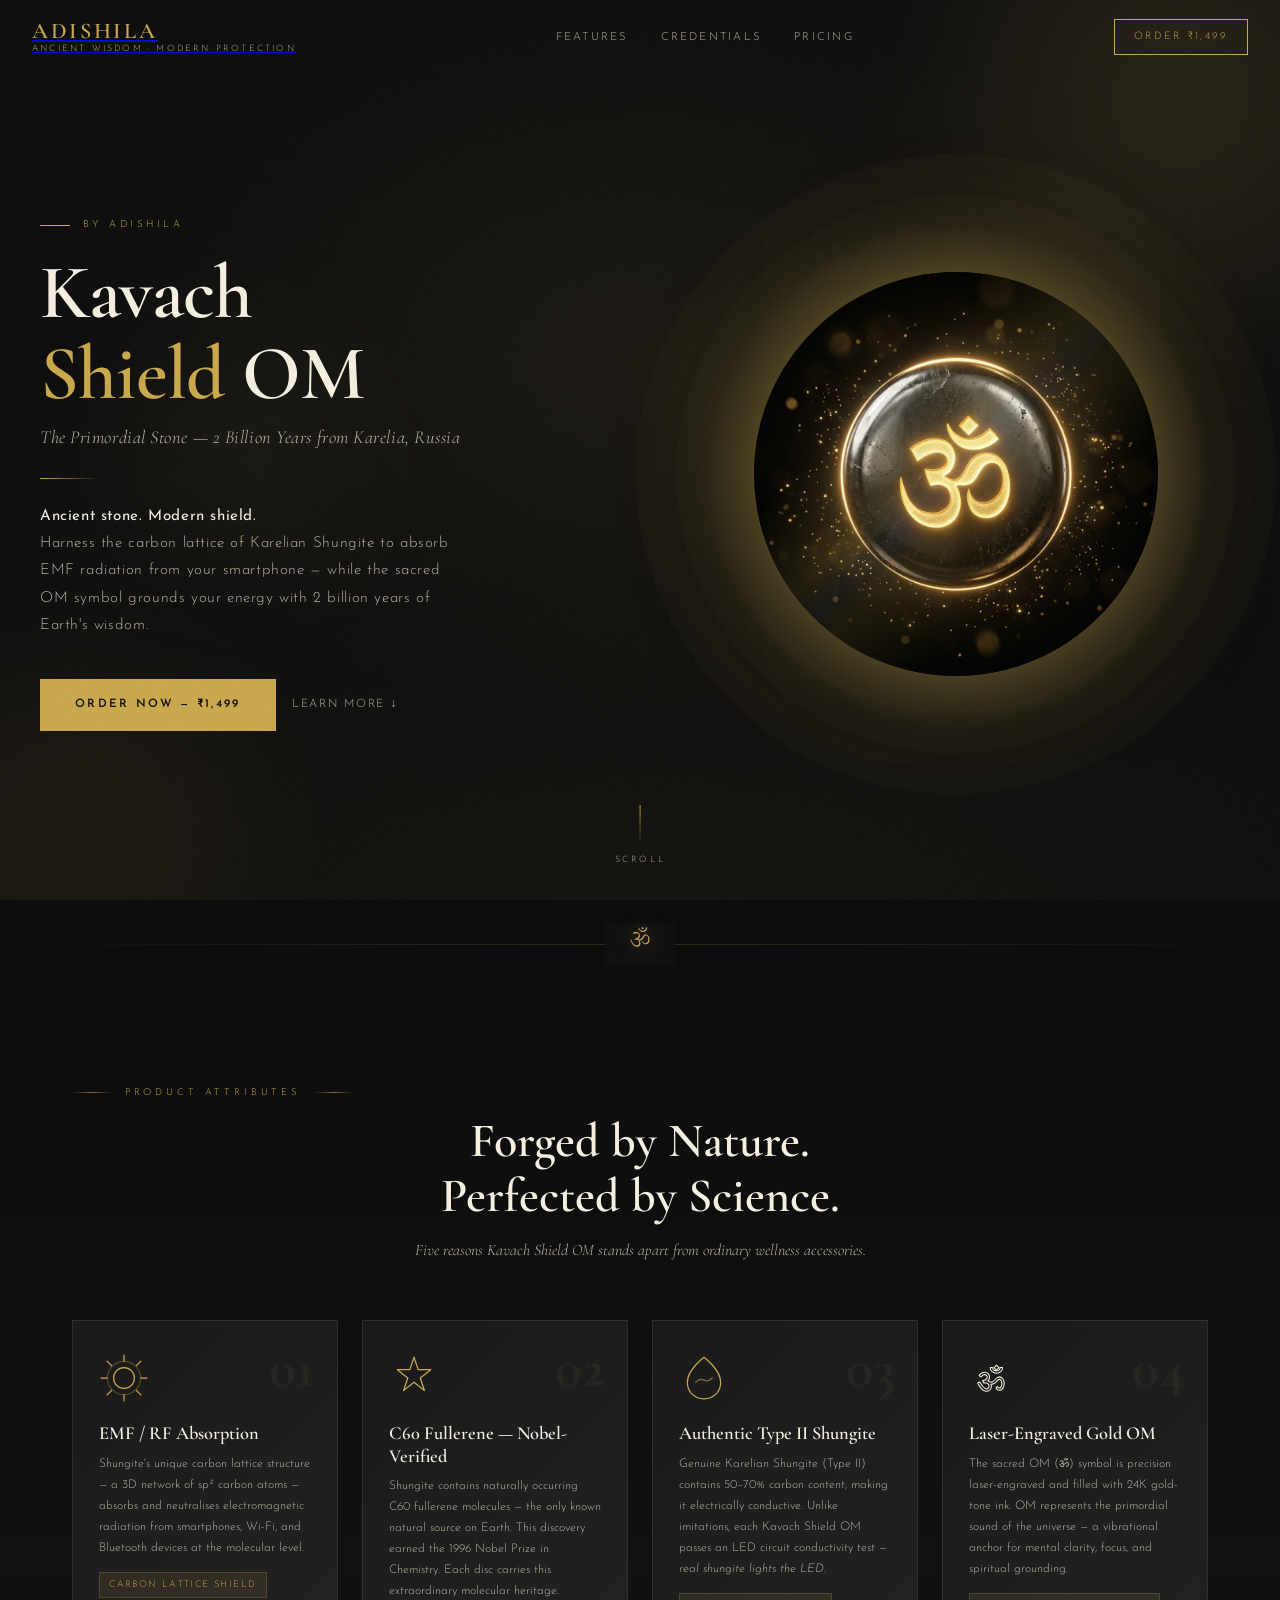
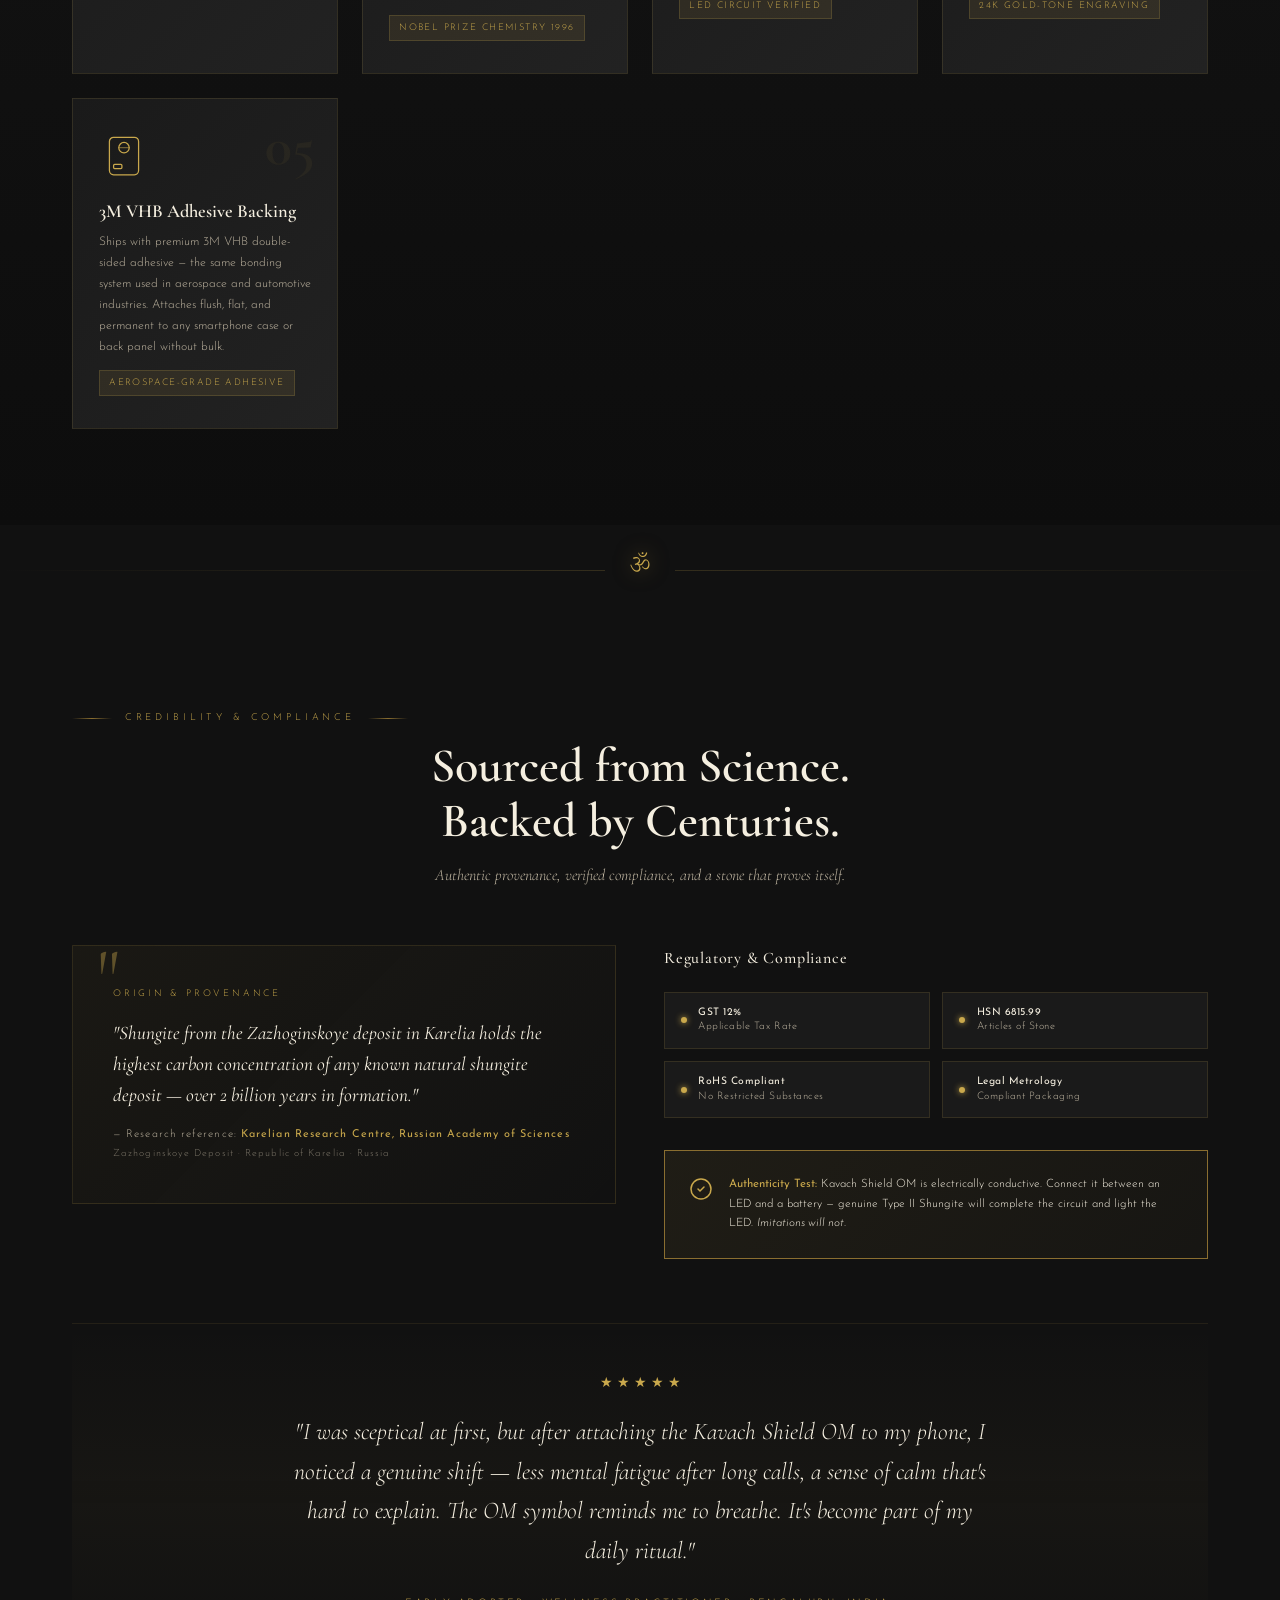
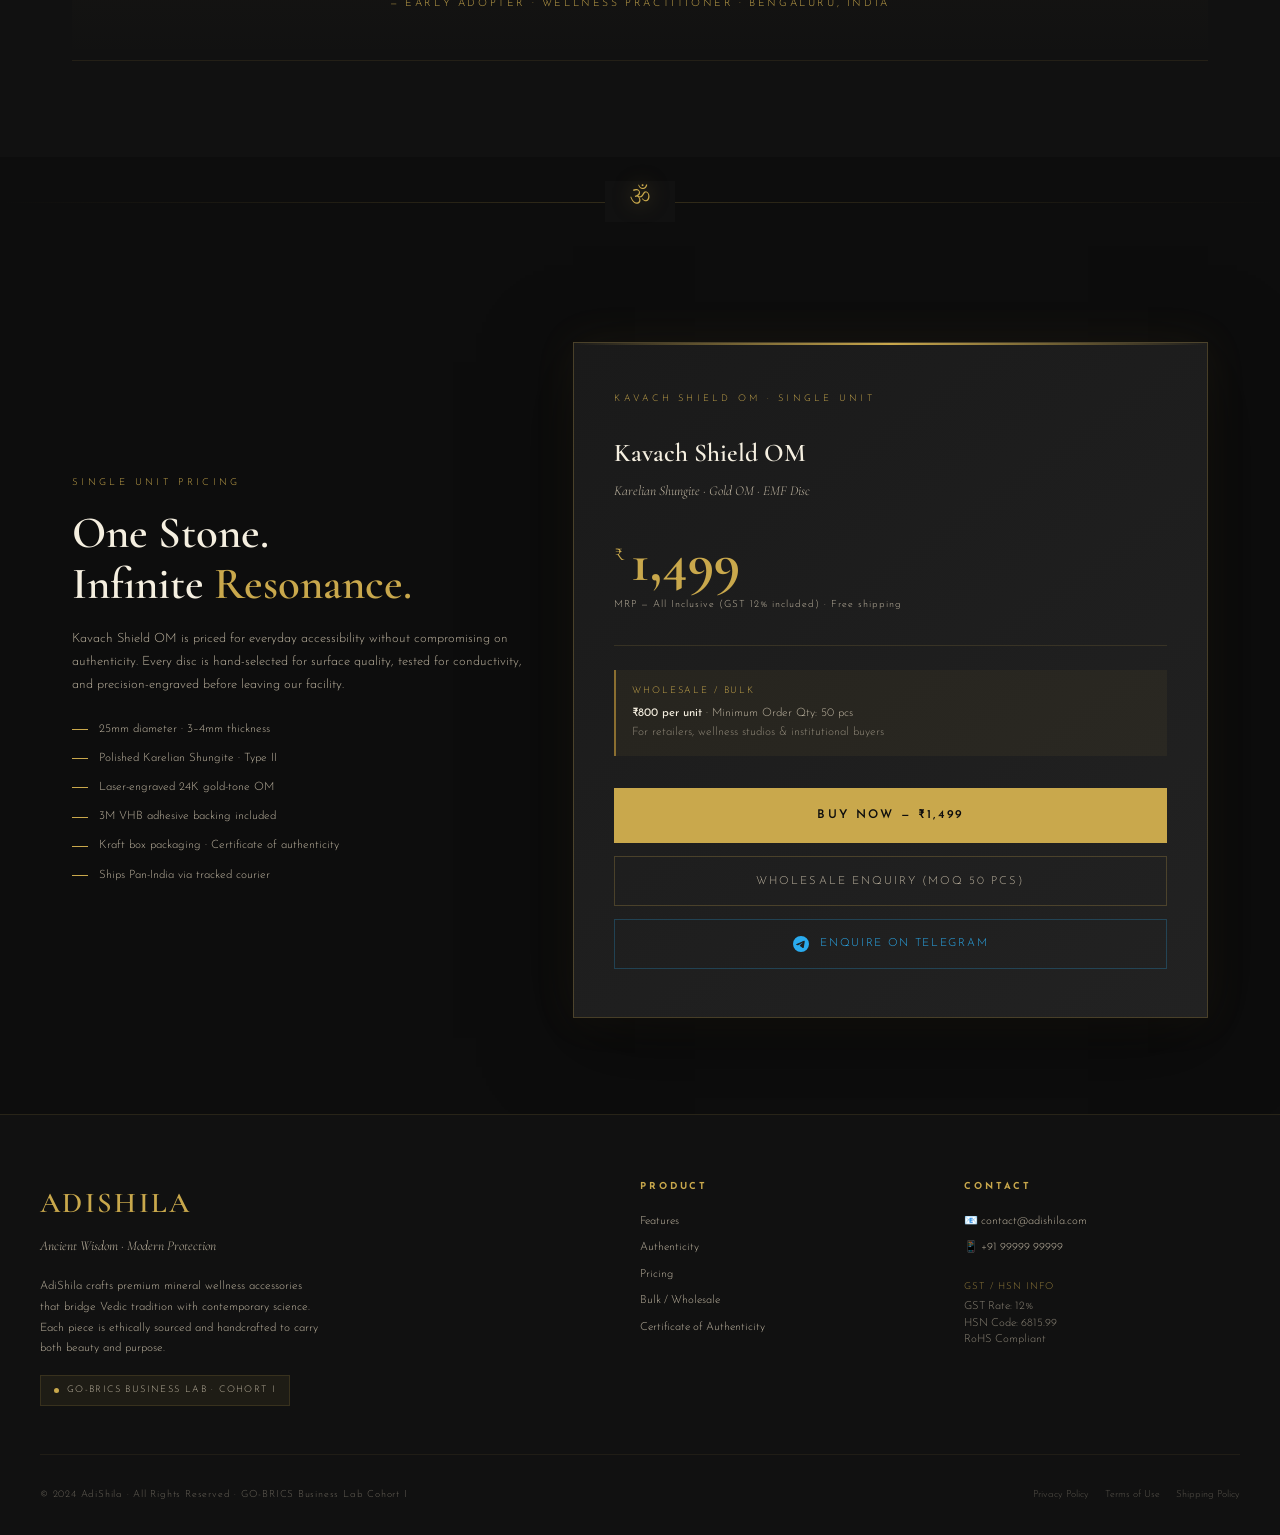
==== commit 1fbb68a7: "main" ====
--- a/index.html
+++ b/index.html
@@ -13,1263 +13,7 @@
   <link rel="preconnect" href="https://fonts.gstatic.com" crossorigin />
   <link href="https://fonts.googleapis.com/css2?family=Cormorant+Garamond:ital,wght@0,300;0,400;0,500;0,600;0,700;1,300;1,400;1,600&family=Josefin+Sans:wght@200;300;400;600&family=Noto+Serif+Devanagari:wght@300;400;600&display=swap" rel="stylesheet" />
 
-  <style>
-    /* ===== RESET & ROOT ===== */
-    *, *::before, *::after { box-sizing: border-box; margin: 0; padding: 0; }
-    :root {
-      --black:     #0D0D0D;
-      --black-2:   #111111;
-      --black-3:   #1A1A1A;
-      --black-4:   #222222;
-      --gold:      #C9A84C;
-      --gold-light:#E8C96A;
-      --gold-dim:  #8A6E30;
-      --gold-glow: rgba(201, 168, 76, 0.25);
-      --cream:     #F5EFE0;
-      --cream-dim: #BEB4A0;
-      --white:     #FFFFFF;
-      --font-display: 'Cormorant Garamond', 'Noto Serif Devanagari', serif;
-      --font-body:    'Josefin Sans', sans-serif;
-      --transition:   all 0.4s cubic-bezier(0.25, 0.46, 0.45, 0.94);
-    }
-
-    html { scroll-behavior: smooth; font-size: 16px; }
-
-    body {
-      background-color: var(--black);
-      color: var(--cream);
-      font-family: var(--font-body);
-      font-weight: 300;
-      line-height: 1.7;
-      overflow-x: hidden;
-      position: relative;
-    }
-
-    /* ===== GRAIN TEXTURE OVERLAY ===== */
-    body::before {
-      content: '';
-      position: fixed;
-      inset: 0;
-      pointer-events: none;
-      z-index: 9999;
-      opacity: 0.035;
-      background-image: url("data:image/svg+xml,%3Csvg viewBox='0 0 512 512' xmlns='http://www.w3.org/2000/svg'%3E%3Cfilter id='noise'%3E%3CfeTurbulence type='fractalNoise' baseFrequency='0.75' numOctaves='4' stitchTiles='stitch'/%3E%3C/filter%3E%3Crect width='100%25' height='100%25' filter='url(%23noise)'/%3E%3C/svg%3E");
-      background-size: 256px 256px;
-    }
-
-    /* ===== SCROLLBAR ===== */
-    ::-webkit-scrollbar { width: 4px; }
-    ::-webkit-scrollbar-track { background: var(--black); }
-    ::-webkit-scrollbar-thumb { background: var(--gold-dim); border-radius: 2px; }
-
-    /* ===== SELECTION ===== */
-    ::selection { background: var(--gold); color: var(--black); }
-
-    /* ===== NAVIGATION ===== */
-    nav {
-      position: fixed;
-      top: 0; left: 0; right: 0;
-      z-index: 1000;
-      padding: 1.2rem 2rem;
-      display: flex;
-      align-items: center;
-      justify-content: space-between;
-      transition: var(--transition);
-      border-bottom: 1px solid transparent;
-    }
-    nav.scrolled {
-      background: rgba(13, 13, 13, 0.92);
-      backdrop-filter: blur(20px);
-      -webkit-backdrop-filter: blur(20px);
-      border-bottom-color: rgba(201, 168, 76, 0.15);
-    }
-
-    .nav-logo {
-      display: flex;
-      flex-direction: column;
-      line-height: 1;
-    }
-    .nav-logo .brand {
-      font-family: var(--font-display);
-      font-size: 1.4rem;
-      font-weight: 600;
-      color: var(--gold);
-      letter-spacing: 0.12em;
-      text-transform: uppercase;
-    }
-    .nav-logo .tagline-small {
-      font-size: 0.55rem;
-      letter-spacing: 0.25em;
-      color: var(--cream-dim);
-      text-transform: uppercase;
-      margin-top: 2px;
-    }
-
-    .nav-links {
-      display: flex;
-      gap: 2rem;
-      list-style: none;
-    }
-    .nav-links a {
-      color: var(--cream-dim);
-      text-decoration: none;
-      font-size: 0.7rem;
-      letter-spacing: 0.2em;
-      text-transform: uppercase;
-      transition: var(--transition);
-    }
-    .nav-links a:hover { color: var(--gold); }
-
-    .nav-cta {
-      background: transparent;
-      border: 1px solid var(--gold);
-      color: var(--gold);
-      padding: 0.5rem 1.2rem;
-      font-family: var(--font-body);
-      font-size: 0.65rem;
-      letter-spacing: 0.2em;
-      text-transform: uppercase;
-      cursor: pointer;
-      transition: var(--transition);
-      text-decoration: none;
-      display: inline-block;
-    }
-    .nav-cta:hover {
-      background: var(--gold);
-      color: var(--black);
-      box-shadow: 0 0 20px var(--gold-glow);
-    }
-
-    /* Hamburger */
-    .hamburger {
-      display: none;
-      flex-direction: column;
-      gap: 5px;
-      cursor: pointer;
-      padding: 4px;
-      background: none;
-      border: none;
-    }
-    .hamburger span {
-      display: block;
-      width: 22px;
-      height: 1px;
-      background: var(--gold);
-      transition: var(--transition);
-    }
-    .hamburger.open span:nth-child(1) { transform: translateY(6px) rotate(45deg); }
-    .hamburger.open span:nth-child(2) { opacity: 0; }
-    .hamburger.open span:nth-child(3) { transform: translateY(-6px) rotate(-45deg); }
-
-    .mobile-menu {
-      display: none;
-      position: fixed;
-      top: 0; left: 0; right: 0; bottom: 0;
-      background: rgba(13,13,13,0.97);
-      z-index: 999;
-      flex-direction: column;
-      align-items: center;
-      justify-content: center;
-      gap: 2.5rem;
-    }
-    .mobile-menu.open { display: flex; }
-    .mobile-menu a {
-      color: var(--cream);
-      text-decoration: none;
-      font-family: var(--font-display);
-      font-size: 2.2rem;
-      font-weight: 300;
-      letter-spacing: 0.08em;
-      transition: var(--transition);
-    }
-    .mobile-menu a:hover { color: var(--gold); }
-
-    /* ===== HERO SECTION ===== */
-    #hero {
-      position: relative;
-      min-height: 100svh;
-      display: flex;
-      align-items: center;
-      justify-content: center;
-      overflow: hidden;
-      padding: 7rem 2rem 4rem;
-    }
-
-    .hero-bg-gradient {
-      position: absolute;
-      inset: 0;
-      background:
-        radial-gradient(ellipse 60% 60% at 50% 40%, rgba(201, 168, 76, 0.07) 0%, transparent 70%),
-        radial-gradient(ellipse 100% 50% at 50% 100%, rgba(201, 168, 76, 0.04) 0%, transparent 70%),
-        var(--black);
-      z-index: 0;
-    }
-
-    /* Animated background orbs */
-    .orb {
-      position: absolute;
-      border-radius: 50%;
-      filter: blur(80px);
-      opacity: 0.12;
-      animation: orbFloat 12s ease-in-out infinite;
-      z-index: 0;
-    }
-    .orb-1 { width: 400px; height: 400px; background: var(--gold); top: -100px; right: -100px; animation-delay: 0s; }
-    .orb-2 { width: 300px; height: 300px; background: var(--gold-dim); bottom: -80px; left: -80px; animation-delay: -4s; }
-    .orb-3 { width: 200px; height: 200px; background: var(--gold-light); top: 40%; left: 10%; animation-delay: -8s; opacity: 0.06; }
-
-    @keyframes orbFloat {
-      0%, 100% { transform: translate(0, 0) scale(1); }
-      33% { transform: translate(20px, -30px) scale(1.05); }
-      66% { transform: translate(-15px, 20px) scale(0.95); }
-    }
-
-    .hero-inner {
-      position: relative;
-      z-index: 1;
-      display: grid;
-      grid-template-columns: 1fr 1fr;
-      gap: 4rem;
-      align-items: center;
-      max-width: 1200px;
-      width: 100%;
-      margin: 0 auto;
-    }
-
-    .hero-text { order: 1; }
-
-    .hero-label {
-      font-size: 0.62rem;
-      letter-spacing: 0.35em;
-      text-transform: uppercase;
-      color: var(--gold);
-      margin-bottom: 1.2rem;
-      display: flex;
-      align-items: center;
-      gap: 0.8rem;
-    }
-    .hero-label::before {
-      content: '';
-      display: block;
-      width: 30px;
-      height: 1px;
-      background: var(--gold);
-    }
-
-    .hero-h1 {
-      font-family: var(--font-display);
-      font-size: clamp(2.8rem, 6vw, 5rem);
-      font-weight: 600;
-      line-height: 1.05;
-      color: var(--cream);
-      margin-bottom: 0.5rem;
-      letter-spacing: -0.01em;
-    }
-    .hero-h1 .gold-word { color: var(--gold); }
-
-    .hero-subtitle {
-      font-family: var(--font-display);
-      font-size: clamp(0.9rem, 1.8vw, 1.15rem);
-      font-weight: 300;
-      font-style: italic;
-      color: var(--cream-dim);
-      margin-bottom: 1.5rem;
-      letter-spacing: 0.03em;
-    }
-
-    .hero-divider {
-      width: 60px;
-      height: 1px;
-      background: linear-gradient(90deg, var(--gold), transparent);
-      margin-bottom: 1.5rem;
-    }
-
-    .hero-tagline {
-      font-size: clamp(0.8rem, 1.5vw, 0.95rem);
-      color: var(--cream-dim);
-      line-height: 1.8;
-      max-width: 420px;
-      margin-bottom: 2.5rem;
-      letter-spacing: 0.04em;
-    }
-    .hero-tagline strong { color: var(--cream); font-weight: 400; }
-
-    .hero-cta-group {
-      display: flex;
-      gap: 1rem;
-      flex-wrap: wrap;
-      align-items: center;
-    }
-
-    .btn-primary {
-      background: var(--gold);
-      color: var(--black);
-      border: none;
-      padding: 1rem 2.2rem;
-      font-family: var(--font-body);
-      font-size: 0.72rem;
-      font-weight: 600;
-      letter-spacing: 0.2em;
-      text-transform: uppercase;
-      cursor: pointer;
-      transition: var(--transition);
-      text-decoration: none;
-      display: inline-block;
-      position: relative;
-      overflow: hidden;
-    }
-    .btn-primary::before {
-      content: '';
-      position: absolute;
-      inset: 0;
-      background: linear-gradient(135deg, rgba(255,255,255,0.2) 0%, transparent 50%);
-      transform: translateX(-100%);
-      transition: transform 0.5s ease;
-    }
-    .btn-primary:hover::before { transform: translateX(100%); }
-    .btn-primary:hover {
-      background: var(--gold-light);
-      box-shadow: 0 0 40px rgba(201, 168, 76, 0.5), 0 4px 20px rgba(201, 168, 76, 0.3);
-      transform: translateY(-2px);
-    }
-
-    .btn-secondary {
-      background: transparent;
-      color: var(--cream-dim);
-      border: none;
-      padding: 1rem 0;
-      font-family: var(--font-body);
-      font-size: 0.72rem;
-      font-weight: 300;
-      letter-spacing: 0.15em;
-      text-transform: uppercase;
-      cursor: pointer;
-      transition: var(--transition);
-      text-decoration: none;
-      display: inline-flex;
-      align-items: center;
-      gap: 0.5rem;
-    }
-    .btn-secondary:hover { color: var(--gold); transform: translateY(3px); }
-
-    /* Hero Image */
-    .hero-visual {
-      order: 2;
-      display: flex;
-      align-items: center;
-      justify-content: center;
-      position: relative;
-    }
-
-    .product-glow-wrapper {
-      position: relative;
-      width: clamp(280px, 40vw, 460px);
-      aspect-ratio: 1;
-      display: flex;
-      align-items: center;
-      justify-content: center;
-    }
-
-    /* Multi-layered glow rings */
-    .glow-ring {
-      position: absolute;
-      border-radius: 50%;
-      animation: pulseRing 3s ease-in-out infinite;
-    }
-    .glow-ring-1 {
-      inset: -20px;
-      background: radial-gradient(circle, transparent 45%, rgba(201, 168, 76, 0.12) 55%, transparent 70%);
-      animation-delay: 0s;
-    }
-    .glow-ring-2 {
-      inset: -50px;
-      background: radial-gradient(circle, transparent 50%, rgba(201, 168, 76, 0.07) 60%, transparent 75%);
-      animation-delay: -1s;
-    }
-    .glow-ring-3 {
-      inset: -90px;
-      background: radial-gradient(circle, transparent 55%, rgba(201, 168, 76, 0.04) 65%, transparent 80%);
-      animation-delay: -2s;
-    }
-
-    @keyframes pulseRing {
-      0%, 100% { opacity: 0.7; transform: scale(1); }
-      50% { opacity: 1; transform: scale(1.04); }
-    }
-
-    .product-circle {
-      position: relative;
-      width: 88%;
-      aspect-ratio: 1;
-      border-radius: 50%;
-      overflow: hidden;
-      box-shadow:
-        0 0 60px rgba(201, 168, 76, 0.3),
-        0 0 120px rgba(201, 168, 76, 0.15),
-        0 0 200px rgba(201, 168, 76, 0.08),
-        inset 0 0 40px rgba(0,0,0,0.5);
-      animation: floatProduct 6s ease-in-out infinite;
-    }
-
-    @keyframes floatProduct {
-      0%, 100% { transform: translateY(0px); }
-      50% { transform: translateY(-12px); }
-    }
-
-    .product-circle img {
-      width: 100%;
-      height: 100%;
-      object-fit: cover;
-      display: block;
-    }
-
-    /* Shimmer sweep on product */
-    .product-circle::after {
-      content: '';
-      position: absolute;
-      inset: 0;
-      border-radius: 50%;
-      background: linear-gradient(
-        135deg,
-        transparent 30%,
-        rgba(201, 168, 76, 0.15) 45%,
-        rgba(255, 255, 255, 0.08) 50%,
-        rgba(201, 168, 76, 0.12) 55%,
-        transparent 70%
-      );
-      animation: shimmerSweep 4s ease-in-out infinite;
-    }
-
-    @keyframes shimmerSweep {
-      0% { transform: rotate(0deg); opacity: 0; }
-      20% { opacity: 1; }
-      80% { opacity: 1; }
-      100% { transform: rotate(360deg); opacity: 0; }
-    }
-
-    /* Floating particles */
-    .particle {
-      position: absolute;
-      width: 2px;
-      height: 2px;
-      background: var(--gold);
-      border-radius: 50%;
-      animation: particleDrift linear infinite;
-      opacity: 0;
-    }
-
-    @keyframes particleDrift {
-      0% { transform: translateY(0) scale(0); opacity: 0; }
-      10% { opacity: 0.8; transform: scale(1); }
-      90% { opacity: 0.3; }
-      100% { transform: translateY(-120px) translateX(var(--dx, 20px)) scale(0); opacity: 0; }
-    }
-
-    /* Scroll indicator */
-    .scroll-indicator {
-      position: absolute;
-      bottom: 2rem;
-      left: 50%;
-      transform: translateX(-50%);
-      display: flex;
-      flex-direction: column;
-      align-items: center;
-      gap: 0.5rem;
-      color: var(--cream-dim);
-      font-size: 0.55rem;
-      letter-spacing: 0.3em;
-      text-transform: uppercase;
-      animation: fadeInBounce 2s ease-in-out 2s both;
-      z-index: 2;
-    }
-    .scroll-indicator .scroll-line {
-      width: 1px;
-      height: 40px;
-      background: linear-gradient(to bottom, var(--gold), transparent);
-      animation: scrollLineAnim 1.5s ease-in-out infinite;
-    }
-    @keyframes scrollLineAnim {
-      0% { transform: scaleY(0); transform-origin: top; }
-      50% { transform: scaleY(1); transform-origin: top; }
-      51% { transform: scaleY(1); transform-origin: bottom; }
-      100% { transform: scaleY(0); transform-origin: bottom; }
-    }
-    @keyframes fadeInBounce {
-      from { opacity: 0; transform: translateX(-50%) translateY(10px); }
-      to { opacity: 1; transform: translateX(-50%) translateY(0); }
-    }
-
-    /* ===== SECTION COMMON ===== */
-    section {
-      position: relative;
-      overflow: hidden;
-    }
-
-    .section-container {
-      max-width: 1200px;
-      margin: 0 auto;
-      padding: 0 2rem;
-    }
-
-    .section-label {
-      font-size: 0.6rem;
-      letter-spacing: 0.4em;
-      text-transform: uppercase;
-      color: var(--gold);
-      margin-bottom: 0.8rem;
-      display: flex;
-      align-items: center;
-      gap: 0.8rem;
-    }
-    .section-label::before, .section-label::after {
-      content: '';
-      flex: 1;
-      height: 1px;
-      background: linear-gradient(90deg, transparent, var(--gold-dim), transparent);
-      max-width: 40px;
-    }
-
-    .section-title {
-      font-family: var(--font-display);
-      font-size: clamp(1.8rem, 4vw, 3rem);
-      font-weight: 600;
-      color: var(--cream);
-      line-height: 1.15;
-      text-align: center;
-      margin-bottom: 0.8rem;
-    }
-    .section-subtitle {
-      font-family: var(--font-display);
-      font-size: clamp(0.85rem, 1.5vw, 1rem);
-      font-style: italic;
-      color: var(--cream-dim);
-      text-align: center;
-      margin-bottom: 3.5rem;
-      max-width: 550px;
-      margin-left: auto;
-      margin-right: auto;
-    }
-
-    /* ===== FEATURES SECTION ===== */
-    #features {
-      padding: 6rem 0;
-      background: linear-gradient(180deg, var(--black) 0%, var(--black-2) 50%, var(--black) 100%);
-    }
-
-    .features-grid {
-      display: grid;
-      grid-template-columns: repeat(auto-fit, minmax(220px, 1fr));
-      gap: 1.5rem;
-    }
-
-    .feature-card {
-      background: linear-gradient(135deg, var(--black-3) 0%, var(--black-4) 100%);
-      border: 1px solid rgba(201, 168, 76, 0.12);
-      padding: 2rem 1.6rem;
-      position: relative;
-      cursor: default;
-      transition: var(--transition);
-      overflow: hidden;
-    }
-
-    .feature-card::before {
-      content: '';
-      position: absolute;
-      top: 0; left: 0; right: 0;
-      height: 1px;
-      background: linear-gradient(90deg, transparent, var(--gold), transparent);
-      transform: scaleX(0);
-      transition: transform 0.5s ease;
-    }
-    .feature-card:hover::before { transform: scaleX(1); }
-
-    .feature-card::after {
-      content: '';
-      position: absolute;
-      inset: 0;
-      background: radial-gradient(circle at 50% 0%, rgba(201, 168, 76, 0.06) 0%, transparent 60%);
-      opacity: 0;
-      transition: opacity 0.5s ease;
-    }
-    .feature-card:hover::after { opacity: 1; }
-
-    .feature-card:hover {
-      border-color: rgba(201, 168, 76, 0.3);
-      box-shadow: 0 8px 40px rgba(201, 168, 76, 0.1), 0 0 0 1px rgba(201, 168, 76, 0.05);
-      transform: translateY(-4px);
-    }
-
-    .feature-icon {
-      width: 50px;
-      height: 50px;
-      margin-bottom: 1.2rem;
-      display: flex;
-      align-items: center;
-      justify-content: center;
-      position: relative;
-      z-index: 1;
-    }
-
-    .feature-icon svg {
-      width: 100%;
-      height: 100%;
-      stroke: var(--gold);
-      fill: none;
-      stroke-width: 1.2;
-      stroke-linecap: round;
-      stroke-linejoin: round;
-    }
-
-    .feature-number {
-      position: absolute;
-      top: 1.2rem;
-      right: 1.4rem;
-      font-family: var(--font-display);
-      font-size: 3.5rem;
-      font-weight: 700;
-      color: rgba(201, 168, 76, 0.06);
-      line-height: 1;
-      pointer-events: none;
-    }
-
-    .feature-title {
-      font-family: var(--font-display);
-      font-size: 1.15rem;
-      font-weight: 600;
-      color: var(--cream);
-      margin-bottom: 0.6rem;
-      line-height: 1.2;
-      position: relative;
-      z-index: 1;
-    }
-
-    .feature-desc {
-      font-size: 0.75rem;
-      color: var(--cream-dim);
-      line-height: 1.75;
-      position: relative;
-      z-index: 1;
-    }
-
-    .feature-badge {
-      display: inline-block;
-      margin-top: 0.8rem;
-      background: rgba(201, 168, 76, 0.1);
-      border: 1px solid rgba(201, 168, 76, 0.2);
-      color: var(--gold);
-      font-size: 0.58rem;
-      letter-spacing: 0.15em;
-      text-transform: uppercase;
-      padding: 0.25rem 0.6rem;
-    }
-
-    /* ===== TRUST SECTION ===== */
-    #trust {
-      padding: 6rem 0;
-      background: var(--black-2);
-    }
-
-    .trust-grid {
-      display: grid;
-      grid-template-columns: 1fr 1fr;
-      gap: 3rem;
-      align-items: start;
-    }
-
-    /* Sourcing block */
-    .sourcing-block {
-      background: linear-gradient(135deg, rgba(201, 168, 76, 0.05) 0%, transparent 100%);
-      border: 1px solid rgba(201, 168, 76, 0.15);
-      padding: 2.5rem;
-      position: relative;
-    }
-    .sourcing-block::before {
-      content: '"';
-      position: absolute;
-      top: -0.5rem;
-      left: 1.5rem;
-      font-family: var(--font-display);
-      font-size: 5rem;
-      color: var(--gold);
-      line-height: 1;
-      opacity: 0.4;
-    }
-
-    .sourcing-label {
-      font-size: 0.58rem;
-      letter-spacing: 0.3em;
-      text-transform: uppercase;
-      color: var(--gold);
-      margin-bottom: 1rem;
-    }
-
-    .sourcing-text {
-      font-family: var(--font-display);
-      font-size: 1.2rem;
-      font-weight: 400;
-      font-style: italic;
-      color: var(--cream);
-      line-height: 1.6;
-      margin-bottom: 1rem;
-    }
-
-    .sourcing-source {
-      font-size: 0.68rem;
-      color: var(--cream-dim);
-      letter-spacing: 0.1em;
-    }
-    .sourcing-source strong { color: var(--gold); font-weight: 400; }
-
-    /* Compliance badges */
-    .compliance-block { padding: 0; }
-
-    .compliance-title {
-      font-family: var(--font-display);
-      font-size: 1rem;
-      color: var(--cream);
-      margin-bottom: 1.2rem;
-      font-weight: 500;
-      letter-spacing: 0.05em;
-    }
-
-    .badges-grid {
-      display: grid;
-      grid-template-columns: 1fr 1fr;
-      gap: 0.8rem;
-      margin-bottom: 2rem;
-    }
-
-    .badge-item {
-      background: var(--black-3);
-      border: 1px solid rgba(201, 168, 76, 0.15);
-      padding: 0.8rem 1rem;
-      display: flex;
-      align-items: center;
-      gap: 0.7rem;
-      transition: var(--transition);
-    }
-    .badge-item:hover { border-color: rgba(201, 168, 76, 0.35); }
-
-    .badge-dot {
-      width: 6px;
-      height: 6px;
-      border-radius: 50%;
-      background: var(--gold);
-      flex-shrink: 0;
-      box-shadow: 0 0 6px var(--gold);
-    }
-
-    .badge-text {
-      font-size: 0.65rem;
-      color: var(--cream-dim);
-      letter-spacing: 0.05em;
-      line-height: 1.4;
-    }
-    .badge-text strong { color: var(--cream); display: block; font-weight: 400; }
-
-    /* Authenticity callout */
-    .authenticity-callout {
-      background: linear-gradient(135deg, rgba(201, 168, 76, 0.08) 0%, rgba(201, 168, 76, 0.03) 100%);
-      border: 1px solid var(--gold-dim);
-      padding: 1.5rem;
-      display: flex;
-      align-items: flex-start;
-      gap: 1rem;
-      margin-top: 1rem;
-    }
-
-    .callout-icon {
-      width: 24px;
-      height: 24px;
-      flex-shrink: 0;
-      margin-top: 2px;
-    }
-    .callout-icon svg { width: 100%; height: 100%; stroke: var(--gold); fill: none; stroke-width: 1.5; stroke-linecap: round; }
-
-    .callout-text {
-      font-size: 0.72rem;
-      color: var(--cream);
-      line-height: 1.7;
-    }
-    .callout-text strong { color: var(--gold); font-weight: 400; }
-
-    /* Testimonial */
-    .testimonial-block {
-      grid-column: 1 / -1;
-      margin-top: 1rem;
-      text-align: center;
-      padding: 3rem 2rem;
-      background: linear-gradient(180deg, transparent 0%, rgba(201, 168, 76, 0.03) 50%, transparent 100%);
-      border-top: 1px solid rgba(201, 168, 76, 0.1);
-      border-bottom: 1px solid rgba(201, 168, 76, 0.1);
-    }
-
-    .testimonial-quote {
-      font-family: var(--font-display);
-      font-size: clamp(1.1rem, 2.5vw, 1.5rem);
-      font-style: italic;
-      font-weight: 300;
-      color: var(--cream);
-      max-width: 700px;
-      margin: 0 auto 1.5rem;
-      line-height: 1.65;
-    }
-
-    .testimonial-author {
-      font-size: 0.65rem;
-      letter-spacing: 0.25em;
-      text-transform: uppercase;
-      color: var(--gold);
-    }
-    .testimonial-stars {
-      display: flex;
-      justify-content: center;
-      gap: 4px;
-      margin-bottom: 1rem;
-    }
-    .star {
-      color: var(--gold);
-      font-size: 0.9rem;
-    }
-
-    /* ===== PRICING SECTION ===== */
-    #pricing {
-      padding: 6rem 0;
-      background: var(--black);
-    }
-
-    .pricing-wrapper {
-      display: grid;
-      grid-template-columns: 1fr 1.4fr;
-      gap: 3rem;
-      align-items: center;
-    }
-
-    .pricing-text-col .eyebrow {
-      font-size: 0.6rem;
-      letter-spacing: 0.35em;
-      text-transform: uppercase;
-      color: var(--gold);
-      margin-bottom: 1rem;
-    }
-
-    .pricing-text-col h2 {
-      font-family: var(--font-display);
-      font-size: clamp(1.8rem, 3.5vw, 2.8rem);
-      font-weight: 600;
-      color: var(--cream);
-      line-height: 1.15;
-      margin-bottom: 1rem;
-    }
-
-    .pricing-text-col p {
-      font-size: 0.8rem;
-      color: var(--cream-dim);
-      line-height: 1.8;
-      margin-bottom: 1.5rem;
-    }
-
-    .spec-list {
-      list-style: none;
-      display: flex;
-      flex-direction: column;
-      gap: 0.6rem;
-    }
-    .spec-list li {
-      display: flex;
-      align-items: center;
-      gap: 0.7rem;
-      font-size: 0.72rem;
-      color: var(--cream-dim);
-    }
-    .spec-list li::before {
-      content: '';
-      width: 16px;
-      height: 1px;
-      background: var(--gold);
-      flex-shrink: 0;
-    }
-
-    /* Pricing card */
-    .pricing-card {
-      background: linear-gradient(145deg, var(--black-3) 0%, var(--black-4) 100%);
-      border: 1px solid rgba(201, 168, 76, 0.25);
-      padding: 3rem 2.5rem;
-      position: relative;
-      overflow: hidden;
-      box-shadow: 0 20px 80px rgba(0,0,0,0.5), 0 0 40px rgba(201, 168, 76, 0.08);
-    }
-
-    .pricing-card::before {
-      content: '';
-      position: absolute;
-      top: 0; left: 0; right: 0;
-      height: 2px;
-      background: linear-gradient(90deg, transparent, var(--gold), transparent);
-    }
-
-    .pricing-card-label {
-      font-size: 0.58rem;
-      letter-spacing: 0.35em;
-      text-transform: uppercase;
-      color: var(--gold);
-      margin-bottom: 1.5rem;
-    }
-
-    .pricing-product-name {
-      font-family: var(--font-display);
-      font-size: 1.6rem;
-      font-weight: 600;
-      color: var(--cream);
-      margin-bottom: 0.3rem;
-    }
-
-    .pricing-tagline-small {
-      font-family: var(--font-display);
-      font-size: 0.85rem;
-      font-style: italic;
-      color: var(--cream-dim);
-      margin-bottom: 2rem;
-    }
-
-    .price-display {
-      display: flex;
-      align-items: flex-start;
-      gap: 0.4rem;
-      margin-bottom: 0.4rem;
-    }
-    .price-currency {
-      font-family: var(--font-display);
-      font-size: 1.5rem;
-      color: var(--gold);
-      line-height: 1;
-      margin-top: 0.4rem;
-    }
-    .price-amount {
-      font-family: var(--font-display);
-      font-size: 3.5rem;
-      font-weight: 700;
-      color: var(--gold);
-      line-height: 1;
-    }
-
-    .price-tax-note {
-      font-size: 0.62rem;
-      color: var(--cream-dim);
-      letter-spacing: 0.1em;
-      margin-bottom: 2rem;
-    }
-
-    .price-divider {
-      height: 1px;
-      background: rgba(201, 168, 76, 0.15);
-      margin-bottom: 1.5rem;
-    }
-
-    .wholesale-note {
-      background: rgba(201, 168, 76, 0.06);
-      border-left: 2px solid var(--gold-dim);
-      padding: 0.8rem 1rem;
-      margin-bottom: 2rem;
-    }
-    .wholesale-note .wn-label {
-      font-size: 0.58rem;
-      letter-spacing: 0.2em;
-      text-transform: uppercase;
-      color: var(--gold);
-      margin-bottom: 0.3rem;
-    }
-    .wholesale-note .wn-text {
-      font-size: 0.72rem;
-      color: var(--cream-dim);
-    }
-    .wholesale-note .wn-text strong { color: var(--cream); font-weight: 400; }
-
-    .cta-stack {
-      display: flex;
-      flex-direction: column;
-      gap: 0.8rem;
-    }
-
-    .btn-buy {
-      display: block;
-      width: 100%;
-      text-align: center;
-      background: var(--gold);
-      color: var(--black);
-      border: none;
-      padding: 1.1rem 2rem;
-      font-family: var(--font-body);
-      font-size: 0.75rem;
-      font-weight: 600;
-      letter-spacing: 0.2em;
-      text-transform: uppercase;
-      cursor: pointer;
-      transition: var(--transition);
-      text-decoration: none;
-      position: relative;
-      overflow: hidden;
-    }
-    .btn-buy::before {
-      content: '';
-      position: absolute;
-      inset: 0;
-      background: linear-gradient(135deg, rgba(255,255,255,0.15) 0%, transparent 50%);
-      transform: translateX(-100%);
-      transition: transform 0.5s ease;
-    }
-    .btn-buy:hover::before { transform: translateX(100%); }
-    .btn-buy:hover {
-      background: var(--gold-light);
-      box-shadow: 0 0 50px rgba(201, 168, 76, 0.5), 0 5px 25px rgba(201, 168, 76, 0.35);
-      transform: translateY(-2px);
-    }
-
-    .btn-wholesale {
-      display: block;
-      width: 100%;
-      text-align: center;
-      background: transparent;
-      color: var(--cream-dim);
-      border: 1px solid rgba(201, 168, 76, 0.25);
-      padding: 0.9rem 2rem;
-      font-family: var(--font-body);
-      font-size: 0.7rem;
-      font-weight: 300;
-      letter-spacing: 0.18em;
-      text-transform: uppercase;
-      cursor: pointer;
-      transition: var(--transition);
-      text-decoration: none;
-    }
-    .btn-wholesale:hover {
-      border-color: var(--gold);
-      color: var(--gold);
-      background: rgba(201, 168, 76, 0.05);
-    }
-
-    .btn-whatsapp {
-      display: flex;
-      align-items: center;
-      justify-content: center;
-      gap: 0.7rem;
-      width: 100%;
-      text-align: center;
-      background: transparent;
-      color: #6ECF6E;
-      border: 1px solid rgba(110, 207, 110, 0.25);
-      padding: 0.9rem 2rem;
-      font-family: var(--font-body);
-      font-size: 0.7rem;
-      font-weight: 300;
-      letter-spacing: 0.15em;
-      text-transform: uppercase;
-      cursor: pointer;
-      transition: var(--transition);
-      text-decoration: none;
-    }
-    .btn-whatsapp:hover {
-      border-color: #6ECF6E;
-      background: rgba(110, 207, 110, 0.07);
-      box-shadow: 0 0 20px rgba(110, 207, 110, 0.15);
-    }
-    .btn-whatsapp svg { width: 16px; height: 16px; fill: currentColor; }
-
-    /* ===== FOOTER ===== */
-    footer {
-      background: var(--black-2);
-      border-top: 1px solid rgba(201, 168, 76, 0.12);
-      padding: 4rem 2rem 2rem;
-    }
-
-    .footer-inner {
-      max-width: 1200px;
-      margin: 0 auto;
-    }
-
-    .footer-top {
-      display: grid;
-      grid-template-columns: 2fr 1fr 1fr;
-      gap: 3rem;
-      padding-bottom: 3rem;
-      border-bottom: 1px solid rgba(201, 168, 76, 0.08);
-      margin-bottom: 2rem;
-    }
-
-    .footer-brand .brand-name {
-      font-family: var(--font-display);
-      font-size: 1.8rem;
-      font-weight: 600;
-      color: var(--gold);
-      letter-spacing: 0.08em;
-      text-transform: uppercase;
-      margin-bottom: 0.4rem;
-    }
-    .footer-brand .brand-tagline {
-      font-family: var(--font-display);
-      font-size: 0.85rem;
-      font-style: italic;
-      color: var(--cream-dim);
-      margin-bottom: 1.2rem;
-    }
-    .footer-brand .brand-desc {
-      font-size: 0.72rem;
-      color: var(--cream-dim);
-      line-height: 1.8;
-      max-width: 280px;
-    }
-    .gobrics-badge {
-      display: inline-flex;
-      align-items: center;
-      gap: 0.5rem;
-      margin-top: 1rem;
-      background: rgba(201, 168, 76, 0.07);
-      border: 1px solid rgba(201, 168, 76, 0.15);
-      padding: 0.4rem 0.8rem;
-    }
-    .gobrics-badge span {
-      font-size: 0.58rem;
-      letter-spacing: 0.15em;
-      text-transform: uppercase;
-      color: var(--cream-dim);
-    }
-    .gobrics-badge .dot { width: 5px; height: 5px; border-radius: 50%; background: var(--gold); }
-
-    .footer-col h4 {
-      font-size: 0.6rem;
-      letter-spacing: 0.3em;
-      text-transform: uppercase;
-      color: var(--gold);
-      margin-bottom: 1.2rem;
-    }
-    .footer-col ul {
-      list-style: none;
-      display: flex;
-      flex-direction: column;
-      gap: 0.6rem;
-    }
-    .footer-col ul li a,
-    .footer-col ul li {
-      font-size: 0.7rem;
-      color: var(--cream-dim);
-      text-decoration: none;
-      transition: color 0.3s;
-      line-height: 1.5;
-    }
-    .footer-col ul li a:hover { color: var(--gold); }
-
-    .footer-bottom {
-      display: flex;
-      align-items: center;
-      justify-content: space-between;
-      gap: 1rem;
-      flex-wrap: wrap;
-    }
-    .footer-bottom p {
-      font-size: 0.62rem;
-      color: rgba(190, 180, 160, 0.5);
-      letter-spacing: 0.08em;
-    }
-    .footer-legal {
-      display: flex;
-      gap: 1rem;
-    }
-    .footer-legal a {
-      font-size: 0.62rem;
-      color: rgba(190, 180, 160, 0.4);
-      text-decoration: none;
-      transition: color 0.3s;
-    }
-    .footer-legal a:hover { color: var(--gold); }
-
-    /* ===== OM SECTION DIVIDER ===== */
-    .om-divider {
-      text-align: center;
-      padding: 1.5rem 0;
-      position: relative;
-    }
-    .om-divider::before {
-      content: '';
-      position: absolute;
-      top: 50%;
-      left: 0;
-      right: 0;
-      height: 1px;
-      background: linear-gradient(90deg, transparent, rgba(201, 168, 76, 0.2), transparent);
-    }
-    .om-divider .om-glyph {
-      display: inline-block;
-      position: relative;
-      z-index: 1;
-      background: var(--black-2);
-      padding: 0 1.5rem;
-      font-family: 'Noto Serif Devanagari', serif;
-      font-size: 1.5rem;
-      color: var(--gold);
-      text-shadow: 0 0 20px rgba(201, 168, 76, 0.5);
-      animation: omPulse 3s ease-in-out infinite;
-    }
-    @keyframes omPulse {
-      0%, 100% { text-shadow: 0 0 10px rgba(201, 168, 76, 0.4); }
-      50% { text-shadow: 0 0 30px rgba(201, 168, 76, 0.8), 0 0 60px rgba(201, 168, 76, 0.3); }
-    }
-
-    /* ===== SCROLL REVEAL ===== */
-    .reveal {
-      opacity: 0;
-      transform: translateY(30px);
-      transition: opacity 0.8s ease, transform 0.8s ease;
-    }
-    .reveal.visible {
-      opacity: 1;
-      transform: translateY(0);
-    }
-    .reveal-delay-1 { transition-delay: 0.1s; }
-    .reveal-delay-2 { transition-delay: 0.2s; }
-    .reveal-delay-3 { transition-delay: 0.3s; }
-    .reveal-delay-4 { transition-delay: 0.4s; }
-    .reveal-delay-5 { transition-delay: 0.5s; }
-
-    /* ===== RESPONSIVE ===== */
-    @media (max-width: 900px) {
-      .hero-inner {
-        grid-template-columns: 1fr;
-        text-align: center;
-        gap: 3rem;
-      }
-      .hero-text { order: 2; }
-      .hero-visual { order: 1; }
-      .hero-label { justify-content: center; }
-      .hero-divider { margin: 0 auto 1.5rem; }
-      .hero-tagline { margin: 0 auto 2.5rem; }
-      .hero-cta-group { justify-content: center; }
-      .section-label { justify-content: center; }
-      .trust-grid { grid-template-columns: 1fr; }
-      .pricing-wrapper { grid-template-columns: 1fr; }
-      .footer-top { grid-template-columns: 1fr 1fr; }
-    }
-
-    @media (max-width: 768px) {
-      .nav-links, .nav-cta { display: none; }
-      .hamburger { display: flex; }
-      .hero-inner { gap: 2rem; }
-      .product-glow-wrapper { width: min(280px, 80vw); }
-      .trust-grid { gap: 2rem; }
-      .footer-top { grid-template-columns: 1fr; gap: 2rem; }
-      .footer-bottom { flex-direction: column; align-items: flex-start; }
-    }
-
-    @media (max-width: 480px) {
-      nav { padding: 1rem 1.2rem; }
-      .section-container { padding: 0 1.2rem; }
-      .features-grid { grid-template-columns: 1fr; }
-      .badges-grid { grid-template-columns: 1fr; }
-      .hero-h1 { font-size: 2.4rem; }
-      .sourcing-block { padding: 1.8rem; }
-      .pricing-card { padding: 2rem 1.5rem; }
-      #features, #trust, #pricing { padding: 4rem 0; }
-    }
-  </style>
+  <link rel="stylesheet" href="style.css" />
 </head>
 
 <body>
@@ -1285,7 +29,7 @@
       <li><a href="#trust">Credentials</a></li>
       <li><a href="#pricing">Pricing</a></li>
     </ul>
-    <a href="#pricing" class="nav-cta">Order ₹1,499</a>
+    <a href="order.html" class="nav-cta">Order ₹1,499</a>
     <button class="hamburger" id="hamburger" aria-label="Toggle menu">
       <span></span>
       <span></span>
@@ -1298,7 +42,7 @@
     <a href="#features" class="mobile-nav-link">Features</a>
     <a href="#trust" class="mobile-nav-link">Credentials</a>
     <a href="#pricing" class="mobile-nav-link">Pricing</a>
-    <a href="#pricing" class="mobile-nav-link" style="color: var(--gold);">Order Now — ₹1,499</a>
+    <a href="order.html" class="mobile-nav-link" style="color: var(--gold);">Order Now — ₹1,499</a>
   </div>
 
   <!-- ===== HERO SECTION ===== -->
@@ -1322,7 +66,7 @@
           Harness the carbon lattice of Karelian Shungite to absorb EMF radiation from your smartphone — while the sacred OM symbol grounds your energy with 2 billion years of Earth's wisdom.
         </p>
         <div class="hero-cta-group">
-          <a href="#pricing" class="btn-primary" id="heroOrderBtn">Order Now — ₹1,499</a>
+          <a href="order.html" class="btn-primary" id="heroOrderBtn">Order Now — ₹1,499</a>
           <a href="#features" class="btn-secondary" id="heroLearnBtn">Learn More ↓</a>
         </div>
       </div>
@@ -1620,13 +364,13 @@
           </div>
 
           <div class="cta-stack">
-            <a href="#" class="btn-buy" id="buyNowBtn">Buy Now — ₹1,499</a>
-            <a href="#" class="btn-wholesale" id="wholesaleBtn">Wholesale Enquiry (MOQ 50 pcs)</a>
-            <a href="https://wa.me/919999999999?text=Hi%2C%20I%27m%20interested%20in%20Kavach%20Shield%20OM%20by%20AdiShila" class="btn-whatsapp" id="whatsappBtn" target="_blank" rel="noopener">
+            <a href="order.html" class="btn-buy" id="buyNowBtn">Buy Now — ₹1,499</a>
+            <a href="wholesale.html" class="btn-wholesale" id="wholesaleBtn">Wholesale Enquiry (MOQ 50 pcs)</a>
+            <a href="https://t.me/VKokushkin" class="btn-telegram" id="telegramBtn" target="_blank" rel="noopener">
               <svg viewBox="0 0 24 24" xmlns="http://www.w3.org/2000/svg">
-                <path d="M20.52 3.449C18.24 1.245 15.24 0 12.045 0 5.463 0 .104 5.334.1 11.893c0 2.096.549 4.14 1.595 5.945L0 24l6.335-1.652c1.746.943 3.71 1.444 5.71 1.444h.006c6.585 0 11.946-5.336 11.949-11.896C24.002 8.724 22.779 5.654 20.52 3.449zM12.043 21.785h-.004c-1.774 0-3.513-.476-5.031-1.378l-.361-.214-3.741.975.998-3.648-.235-.374a9.86 9.86 0 01-1.51-5.26c.001-5.45 4.436-9.884 9.889-9.884 2.64 0 5.122 1.03 6.988 2.898a9.825 9.825 0 012.893 6.994c-.003 5.45-4.437 9.884-9.886 9.884zm5.413-7.402c-.297-.149-1.758-.867-2.03-.967-.272-.099-.47-.148-.669.148-.198.296-.767.966-.94 1.164-.173.199-.347.223-.644.074-.297-.149-1.255-.463-2.39-1.475-.883-.788-1.48-1.761-1.653-2.059-.173-.297-.018-.458.13-.606.134-.133.297-.347.446-.521.151-.172.2-.296.3-.495.099-.198.05-.372-.025-.521-.075-.148-.669-1.611-.916-2.206-.242-.579-.487-.501-.669-.51-.173-.008-.371-.01-.57-.01-.198 0-.52.074-.792.372-.272.297-1.04 1.016-1.04 2.479 0 1.462 1.065 2.875 1.213 3.074.149.198 2.095 3.2 5.076 4.487.709.306 1.263.489 1.694.626.712.226 1.36.194 1.872.118.571-.085 1.758-.719 2.006-1.413.248-.695.248-1.29.173-1.414-.074-.124-.272-.198-.57-.347z"/>
+                <path d="M11.944 0A12 12 0 0 0 0 12a12 12 0 0 0 12 12 12 12 0 0 0 12-12A12 12 0 0 0 12 0a12 12 0 0 0-.056 0zm4.962 7.224c.1-.002.321.023.465.14a.506.506 0 0 1 .171.325c.016.093.036.306.02.472-.18 1.898-.962 6.502-1.36 8.627-.168.9-.499 1.201-.82 1.23-.696.065-1.225-.46-1.9-.902-1.056-.693-1.653-1.124-2.678-1.799-1.185-.78-.415-1.21.258-1.91.176-.184 3.247-2.977 3.307-3.23.007-.032.014-.15-.056-.212s-.174-.041-.249-.024c-.106.024-1.793 1.14-5.061 3.345-.48.33-.913.49-1.302.48-.428-.008-1.252-.241-1.865-.44-.752-.245-1.349-.374-1.297-.789.027-.216.325-.437.893-.664 3.498-1.524 5.83-2.529 6.998-3.014 3.332-1.386 4.025-1.627 4.476-1.635z"/>
               </svg>
-              Enquire on WhatsApp
+              Enquire on Telegram
             </a>
           </div>
         </div>
@@ -1634,6 +378,10 @@
       </div>
     </div>
   </section>
+
+  
+
+  
 
   <!-- ===== FOOTER ===== -->
   <footer>
@@ -1657,7 +405,7 @@
             <li><a href="#features">Features</a></li>
             <li><a href="#trust">Authenticity</a></li>
             <li><a href="#pricing">Pricing</a></li>
-            <li><a href="#">Bulk / Wholesale</a></li>
+            <li><a href="wholesale.html">Bulk / Wholesale</a></li>
             <li><a href="#">Certificate of Authenticity</a></li>
           </ul>
         </div>
--- a/style.css
+++ b/style.css
@@ -0,0 +1,1257 @@
+
+    /* ===== RESET & ROOT ===== */
+    *, *::before, *::after { box-sizing: border-box; margin: 0; padding: 0; }
+    :root {
+      --black:     #0D0D0D;
+      --black-2:   #111111;
+      --black-3:   #1A1A1A;
+      --black-4:   #222222;
+      --gold:      #C9A84C;
+      --gold-light:#E8C96A;
+      --gold-dim:  #8A6E30;
+      --gold-glow: rgba(201, 168, 76, 0.25);
+      --cream:     #F5EFE0;
+      --cream-dim: #BEB4A0;
+      --white:     #FFFFFF;
+      --font-display: 'Cormorant Garamond', 'Noto Serif Devanagari', serif;
+      --font-body:    'Josefin Sans', sans-serif;
+      --transition:   all 0.4s cubic-bezier(0.25, 0.46, 0.45, 0.94);
+    }
+
+    html { scroll-behavior: smooth; font-size: 16px; }
+
+    body {
+      background-color: var(--black);
+      color: var(--cream);
+      font-family: var(--font-body);
+      font-weight: 300;
+      line-height: 1.7;
+      overflow-x: hidden;
+      position: relative;
+    }
+
+    /* ===== GRAIN TEXTURE OVERLAY ===== */
+    body::before {
+      content: '';
+      position: fixed;
+      inset: 0;
+      pointer-events: none;
+      z-index: 9999;
+      opacity: 0.035;
+      background-image: url("data:image/svg+xml,%3Csvg viewBox='0 0 512 512' xmlns='http://www.w3.org/2000/svg'%3E%3Cfilter id='noise'%3E%3CfeTurbulence type='fractalNoise' baseFrequency='0.75' numOctaves='4' stitchTiles='stitch'/%3E%3C/filter%3E%3Crect width='100%25' height='100%25' filter='url(%23noise)'/%3E%3C/svg%3E");
+      background-size: 256px 256px;
+    }
+
+    /* ===== SCROLLBAR ===== */
+    ::-webkit-scrollbar { width: 4px; }
+    ::-webkit-scrollbar-track { background: var(--black); }
+    ::-webkit-scrollbar-thumb { background: var(--gold-dim); border-radius: 2px; }
+
+    /* ===== SELECTION ===== */
+    ::selection { background: var(--gold); color: var(--black); }
+
+    /* ===== NAVIGATION ===== */
+    nav {
+      position: fixed;
+      top: 0; left: 0; right: 0;
+      z-index: 1000;
+      padding: 1.2rem 2rem;
+      display: flex;
+      align-items: center;
+      justify-content: space-between;
+      transition: var(--transition);
+      border-bottom: 1px solid transparent;
+    }
+    nav.scrolled {
+      background: rgba(13, 13, 13, 0.92);
+      backdrop-filter: blur(20px);
+      -webkit-backdrop-filter: blur(20px);
+      border-bottom-color: rgba(201, 168, 76, 0.15);
+    }
+
+    .nav-logo {
+      display: flex;
+      flex-direction: column;
+      line-height: 1;
+    }
+    .nav-logo .brand {
+      font-family: var(--font-display);
+      font-size: 1.4rem;
+      font-weight: 600;
+      color: var(--gold);
+      letter-spacing: 0.12em;
+      text-transform: uppercase;
+    }
+    .nav-logo .tagline-small {
+      font-size: 0.55rem;
+      letter-spacing: 0.25em;
+      color: var(--cream-dim);
+      text-transform: uppercase;
+      margin-top: 2px;
+    }
+
+    .nav-links {
+      display: flex;
+      gap: 2rem;
+      list-style: none;
+    }
+    .nav-links a {
+      color: var(--cream-dim);
+      text-decoration: none;
+      font-size: 0.7rem;
+      letter-spacing: 0.2em;
+      text-transform: uppercase;
+      transition: var(--transition);
+    }
+    .nav-links a:hover { color: var(--gold); }
+
+    .nav-cta {
+      background: transparent;
+      border: 1px solid var(--gold);
+      color: var(--gold);
+      padding: 0.5rem 1.2rem;
+      font-family: var(--font-body);
+      font-size: 0.65rem;
+      letter-spacing: 0.2em;
+      text-transform: uppercase;
+      cursor: pointer;
+      transition: var(--transition);
+      text-decoration: none;
+      display: inline-block;
+    }
+    .nav-cta:hover {
+      background: var(--gold);
+      color: var(--black);
+      box-shadow: 0 0 20px var(--gold-glow);
+    }
+
+    /* Hamburger */
+    .hamburger {
+      display: none;
+      flex-direction: column;
+      gap: 5px;
+      cursor: pointer;
+      padding: 4px;
+      background: none;
+      border: none;
+    }
+    .hamburger span {
+      display: block;
+      width: 22px;
+      height: 1px;
+      background: var(--gold);
+      transition: var(--transition);
+    }
+    .hamburger.open span:nth-child(1) { transform: translateY(6px) rotate(45deg); }
+    .hamburger.open span:nth-child(2) { opacity: 0; }
+    .hamburger.open span:nth-child(3) { transform: translateY(-6px) rotate(-45deg); }
+
+    .mobile-menu {
+      display: none;
+      position: fixed;
+      top: 0; left: 0; right: 0; bottom: 0;
+      background: rgba(13,13,13,0.97);
+      z-index: 999;
+      flex-direction: column;
+      align-items: center;
+      justify-content: center;
+      gap: 2.5rem;
+    }
+    .mobile-menu.open { display: flex; }
+    .mobile-menu a {
+      color: var(--cream);
+      text-decoration: none;
+      font-family: var(--font-display);
+      font-size: 2.2rem;
+      font-weight: 300;
+      letter-spacing: 0.08em;
+      transition: var(--transition);
+    }
+    .mobile-menu a:hover { color: var(--gold); }
+
+    /* ===== HERO SECTION ===== */
+    #hero {
+      position: relative;
+      min-height: 100svh;
+      display: flex;
+      align-items: center;
+      justify-content: center;
+      overflow: hidden;
+      padding: 7rem 2rem 4rem;
+    }
+
+    .hero-bg-gradient {
+      position: absolute;
+      inset: 0;
+      background:
+        radial-gradient(ellipse 60% 60% at 50% 40%, rgba(201, 168, 76, 0.07) 0%, transparent 70%),
+        radial-gradient(ellipse 100% 50% at 50% 100%, rgba(201, 168, 76, 0.04) 0%, transparent 70%),
+        var(--black);
+      z-index: 0;
+    }
+
+    /* Animated background orbs */
+    .orb {
+      position: absolute;
+      border-radius: 50%;
+      filter: blur(80px);
+      opacity: 0.12;
+      animation: orbFloat 12s ease-in-out infinite;
+      z-index: 0;
+    }
+    .orb-1 { width: 400px; height: 400px; background: var(--gold); top: -100px; right: -100px; animation-delay: 0s; }
+    .orb-2 { width: 300px; height: 300px; background: var(--gold-dim); bottom: -80px; left: -80px; animation-delay: -4s; }
+    .orb-3 { width: 200px; height: 200px; background: var(--gold-light); top: 40%; left: 10%; animation-delay: -8s; opacity: 0.06; }
+
+    @keyframes orbFloat {
+      0%, 100% { transform: translate(0, 0) scale(1); }
+      33% { transform: translate(20px, -30px) scale(1.05); }
+      66% { transform: translate(-15px, 20px) scale(0.95); }
+    }
+
+    .hero-inner {
+      position: relative;
+      z-index: 1;
+      display: grid;
+      grid-template-columns: 1fr 1fr;
+      gap: 4rem;
+      align-items: center;
+      max-width: 1200px;
+      width: 100%;
+      margin: 0 auto;
+    }
+
+    .hero-text { order: 1; }
+
+    .hero-label {
+      font-size: 0.62rem;
+      letter-spacing: 0.35em;
+      text-transform: uppercase;
+      color: var(--gold);
+      margin-bottom: 1.2rem;
+      display: flex;
+      align-items: center;
+      gap: 0.8rem;
+    }
+    .hero-label::before {
+      content: '';
+      display: block;
+      width: 30px;
+      height: 1px;
+      background: var(--gold);
+    }
+
+    .hero-h1 {
+      font-family: var(--font-display);
+      font-size: clamp(2.8rem, 6vw, 5rem);
+      font-weight: 600;
+      line-height: 1.05;
+      color: var(--cream);
+      margin-bottom: 0.5rem;
+      letter-spacing: -0.01em;
+    }
+    .hero-h1 .gold-word { color: var(--gold); }
+
+    .hero-subtitle {
+      font-family: var(--font-display);
+      font-size: clamp(0.9rem, 1.8vw, 1.15rem);
+      font-weight: 300;
+      font-style: italic;
+      color: var(--cream-dim);
+      margin-bottom: 1.5rem;
+      letter-spacing: 0.03em;
+    }
+
+    .hero-divider {
+      width: 60px;
+      height: 1px;
+      background: linear-gradient(90deg, var(--gold), transparent);
+      margin-bottom: 1.5rem;
+    }
+
+    .hero-tagline {
+      font-size: clamp(0.8rem, 1.5vw, 0.95rem);
+      color: var(--cream-dim);
+      line-height: 1.8;
+      max-width: 420px;
+      margin-bottom: 2.5rem;
+      letter-spacing: 0.04em;
+    }
+    .hero-tagline strong { color: var(--cream); font-weight: 400; }
+
+    .hero-cta-group {
+      display: flex;
+      gap: 1rem;
+      flex-wrap: wrap;
+      align-items: center;
+    }
+
+    .btn-primary {
+      background: var(--gold);
+      color: var(--black);
+      border: none;
+      padding: 1rem 2.2rem;
+      font-family: var(--font-body);
+      font-size: 0.72rem;
+      font-weight: 600;
+      letter-spacing: 0.2em;
+      text-transform: uppercase;
+      cursor: pointer;
+      transition: var(--transition);
+      text-decoration: none;
+      display: inline-block;
+      position: relative;
+      overflow: hidden;
+    }
+    .btn-primary::before {
+      content: '';
+      position: absolute;
+      inset: 0;
+      background: linear-gradient(135deg, rgba(255,255,255,0.2) 0%, transparent 50%);
+      transform: translateX(-100%);
+      transition: transform 0.5s ease;
+    }
+    .btn-primary:hover::before { transform: translateX(100%); }
+    .btn-primary:hover {
+      background: var(--gold-light);
+      box-shadow: 0 0 40px rgba(201, 168, 76, 0.5), 0 4px 20px rgba(201, 168, 76, 0.3);
+      transform: translateY(-2px);
+    }
+
+    .btn-secondary {
+      background: transparent;
+      color: var(--cream-dim);
+      border: none;
+      padding: 1rem 0;
+      font-family: var(--font-body);
+      font-size: 0.72rem;
+      font-weight: 300;
+      letter-spacing: 0.15em;
+      text-transform: uppercase;
+      cursor: pointer;
+      transition: var(--transition);
+      text-decoration: none;
+      display: inline-flex;
+      align-items: center;
+      gap: 0.5rem;
+    }
+    .btn-secondary:hover { color: var(--gold); transform: translateY(3px); }
+
+    /* Hero Image */
+    .hero-visual {
+      order: 2;
+      display: flex;
+      align-items: center;
+      justify-content: center;
+      position: relative;
+    }
+
+    .product-glow-wrapper {
+      position: relative;
+      width: clamp(280px, 40vw, 460px);
+      aspect-ratio: 1;
+      display: flex;
+      align-items: center;
+      justify-content: center;
+    }
+
+    /* Multi-layered glow rings */
+    .glow-ring {
+      position: absolute;
+      border-radius: 50%;
+      animation: pulseRing 3s ease-in-out infinite;
+    }
+    .glow-ring-1 {
+      inset: -20px;
+      background: radial-gradient(circle, transparent 45%, rgba(201, 168, 76, 0.12) 55%, transparent 70%);
+      animation-delay: 0s;
+    }
+    .glow-ring-2 {
+      inset: -50px;
+      background: radial-gradient(circle, transparent 50%, rgba(201, 168, 76, 0.07) 60%, transparent 75%);
+      animation-delay: -1s;
+    }
+    .glow-ring-3 {
+      inset: -90px;
+      background: radial-gradient(circle, transparent 55%, rgba(201, 168, 76, 0.04) 65%, transparent 80%);
+      animation-delay: -2s;
+    }
+
+    @keyframes pulseRing {
+      0%, 100% { opacity: 0.7; transform: scale(1); }
+      50% { opacity: 1; transform: scale(1.04); }
+    }
+
+    .product-circle {
+      position: relative;
+      width: 88%;
+      aspect-ratio: 1;
+      border-radius: 50%;
+      overflow: hidden;
+      box-shadow:
+        0 0 60px rgba(201, 168, 76, 0.3),
+        0 0 120px rgba(201, 168, 76, 0.15),
+        0 0 200px rgba(201, 168, 76, 0.08),
+        inset 0 0 40px rgba(0,0,0,0.5);
+      animation: floatProduct 6s ease-in-out infinite;
+    }
+
+    @keyframes floatProduct {
+      0%, 100% { transform: translateY(0px); }
+      50% { transform: translateY(-12px); }
+    }
+
+    .product-circle img {
+      width: 100%;
+      height: 100%;
+      object-fit: cover;
+      display: block;
+    }
+
+    /* Shimmer sweep on product */
+    .product-circle::after {
+      content: '';
+      position: absolute;
+      inset: 0;
+      border-radius: 50%;
+      background: linear-gradient(
+        135deg,
+        transparent 30%,
+        rgba(201, 168, 76, 0.15) 45%,
+        rgba(255, 255, 255, 0.08) 50%,
+        rgba(201, 168, 76, 0.12) 55%,
+        transparent 70%
+      );
+      animation: shimmerSweep 4s ease-in-out infinite;
+    }
+
+    @keyframes shimmerSweep {
+      0% { transform: rotate(0deg); opacity: 0; }
+      20% { opacity: 1; }
+      80% { opacity: 1; }
+      100% { transform: rotate(360deg); opacity: 0; }
+    }
+
+    /* Floating particles */
+    .particle {
+      position: absolute;
+      width: 2px;
+      height: 2px;
+      background: var(--gold);
+      border-radius: 50%;
+      animation: particleDrift linear infinite;
+      opacity: 0;
+    }
+
+    @keyframes particleDrift {
+      0% { transform: translateY(0) scale(0); opacity: 0; }
+      10% { opacity: 0.8; transform: scale(1); }
+      90% { opacity: 0.3; }
+      100% { transform: translateY(-120px) translateX(var(--dx, 20px)) scale(0); opacity: 0; }
+    }
+
+    /* Scroll indicator */
+    .scroll-indicator {
+      position: absolute;
+      bottom: 2rem;
+      left: 50%;
+      transform: translateX(-50%);
+      display: flex;
+      flex-direction: column;
+      align-items: center;
+      gap: 0.5rem;
+      color: var(--cream-dim);
+      font-size: 0.55rem;
+      letter-spacing: 0.3em;
+      text-transform: uppercase;
+      animation: fadeInBounce 2s ease-in-out 2s both;
+      z-index: 2;
+    }
+    .scroll-indicator .scroll-line {
+      width: 1px;
+      height: 40px;
+      background: linear-gradient(to bottom, var(--gold), transparent);
+      animation: scrollLineAnim 1.5s ease-in-out infinite;
+    }
+    @keyframes scrollLineAnim {
+      0% { transform: scaleY(0); transform-origin: top; }
+      50% { transform: scaleY(1); transform-origin: top; }
+      51% { transform: scaleY(1); transform-origin: bottom; }
+      100% { transform: scaleY(0); transform-origin: bottom; }
+    }
+    @keyframes fadeInBounce {
+      from { opacity: 0; transform: translateX(-50%) translateY(10px); }
+      to { opacity: 1; transform: translateX(-50%) translateY(0); }
+    }
+
+    /* ===== SECTION COMMON ===== */
+    section {
+      position: relative;
+      overflow: hidden;
+    }
+
+    .section-container {
+      max-width: 1200px;
+      margin: 0 auto;
+      padding: 0 2rem;
+    }
+
+    .section-label {
+      font-size: 0.6rem;
+      letter-spacing: 0.4em;
+      text-transform: uppercase;
+      color: var(--gold);
+      margin-bottom: 0.8rem;
+      display: flex;
+      align-items: center;
+      gap: 0.8rem;
+    }
+    .section-label::before, .section-label::after {
+      content: '';
+      flex: 1;
+      height: 1px;
+      background: linear-gradient(90deg, transparent, var(--gold-dim), transparent);
+      max-width: 40px;
+    }
+
+    .section-title {
+      font-family: var(--font-display);
+      font-size: clamp(1.8rem, 4vw, 3rem);
+      font-weight: 600;
+      color: var(--cream);
+      line-height: 1.15;
+      text-align: center;
+      margin-bottom: 0.8rem;
+    }
+    .section-subtitle {
+      font-family: var(--font-display);
+      font-size: clamp(0.85rem, 1.5vw, 1rem);
+      font-style: italic;
+      color: var(--cream-dim);
+      text-align: center;
+      margin-bottom: 3.5rem;
+      max-width: 550px;
+      margin-left: auto;
+      margin-right: auto;
+    }
+
+    /* ===== FEATURES SECTION ===== */
+    #features {
+      padding: 6rem 0;
+      background: linear-gradient(180deg, var(--black) 0%, var(--black-2) 50%, var(--black) 100%);
+    }
+
+    .features-grid {
+      display: grid;
+      grid-template-columns: repeat(auto-fit, minmax(220px, 1fr));
+      gap: 1.5rem;
+    }
+
+    .feature-card {
+      background: linear-gradient(135deg, var(--black-3) 0%, var(--black-4) 100%);
+      border: 1px solid rgba(201, 168, 76, 0.12);
+      padding: 2rem 1.6rem;
+      position: relative;
+      cursor: default;
+      transition: var(--transition);
+      overflow: hidden;
+    }
+
+    .feature-card::before {
+      content: '';
+      position: absolute;
+      top: 0; left: 0; right: 0;
+      height: 1px;
+      background: linear-gradient(90deg, transparent, var(--gold), transparent);
+      transform: scaleX(0);
+      transition: transform 0.5s ease;
+    }
+    .feature-card:hover::before { transform: scaleX(1); }
+
+    .feature-card::after {
+      content: '';
+      position: absolute;
+      inset: 0;
+      background: radial-gradient(circle at 50% 0%, rgba(201, 168, 76, 0.06) 0%, transparent 60%);
+      opacity: 0;
+      transition: opacity 0.5s ease;
+    }
+    .feature-card:hover::after { opacity: 1; }
+
+    .feature-card:hover {
+      border-color: rgba(201, 168, 76, 0.3);
+      box-shadow: 0 8px 40px rgba(201, 168, 76, 0.1), 0 0 0 1px rgba(201, 168, 76, 0.05);
+      transform: translateY(-4px);
+    }
+
+    .feature-icon {
+      width: 50px;
+      height: 50px;
+      margin-bottom: 1.2rem;
+      display: flex;
+      align-items: center;
+      justify-content: center;
+      position: relative;
+      z-index: 1;
+    }
+
+    .feature-icon svg {
+      width: 100%;
+      height: 100%;
+      stroke: var(--gold);
+      fill: none;
+      stroke-width: 1.2;
+      stroke-linecap: round;
+      stroke-linejoin: round;
+    }
+
+    .feature-number {
+      position: absolute;
+      top: 1.2rem;
+      right: 1.4rem;
+      font-family: var(--font-display);
+      font-size: 3.5rem;
+      font-weight: 700;
+      color: rgba(201, 168, 76, 0.06);
+      line-height: 1;
+      pointer-events: none;
+    }
+
+    .feature-title {
+      font-family: var(--font-display);
+      font-size: 1.15rem;
+      font-weight: 600;
+      color: var(--cream);
+      margin-bottom: 0.6rem;
+      line-height: 1.2;
+      position: relative;
+      z-index: 1;
+    }
+
+    .feature-desc {
+      font-size: 0.75rem;
+      color: var(--cream-dim);
+      line-height: 1.75;
+      position: relative;
+      z-index: 1;
+    }
+
+    .feature-badge {
+      display: inline-block;
+      margin-top: 0.8rem;
+      background: rgba(201, 168, 76, 0.1);
+      border: 1px solid rgba(201, 168, 76, 0.2);
+      color: var(--gold);
+      font-size: 0.58rem;
+      letter-spacing: 0.15em;
+      text-transform: uppercase;
+      padding: 0.25rem 0.6rem;
+    }
+
+    /* ===== TRUST SECTION ===== */
+    #trust {
+      padding: 6rem 0;
+      background: var(--black-2);
+    }
+
+    .trust-grid {
+      display: grid;
+      grid-template-columns: 1fr 1fr;
+      gap: 3rem;
+      align-items: start;
+    }
+
+    /* Sourcing block */
+    .sourcing-block {
+      background: linear-gradient(135deg, rgba(201, 168, 76, 0.05) 0%, transparent 100%);
+      border: 1px solid rgba(201, 168, 76, 0.15);
+      padding: 2.5rem;
+      position: relative;
+    }
+    .sourcing-block::before {
+      content: '"';
+      position: absolute;
+      top: -0.5rem;
+      left: 1.5rem;
+      font-family: var(--font-display);
+      font-size: 5rem;
+      color: var(--gold);
+      line-height: 1;
+      opacity: 0.4;
+    }
+
+    .sourcing-label {
+      font-size: 0.58rem;
+      letter-spacing: 0.3em;
+      text-transform: uppercase;
+      color: var(--gold);
+      margin-bottom: 1rem;
+    }
+
+    .sourcing-text {
+      font-family: var(--font-display);
+      font-size: 1.2rem;
+      font-weight: 400;
+      font-style: italic;
+      color: var(--cream);
+      line-height: 1.6;
+      margin-bottom: 1rem;
+    }
+
+    .sourcing-source {
+      font-size: 0.68rem;
+      color: var(--cream-dim);
+      letter-spacing: 0.1em;
+    }
+    .sourcing-source strong { color: var(--gold); font-weight: 400; }
+
+    /* Compliance badges */
+    .compliance-block { padding: 0; }
+
+    .compliance-title {
+      font-family: var(--font-display);
+      font-size: 1rem;
+      color: var(--cream);
+      margin-bottom: 1.2rem;
+      font-weight: 500;
+      letter-spacing: 0.05em;
+    }
+
+    .badges-grid {
+      display: grid;
+      grid-template-columns: 1fr 1fr;
+      gap: 0.8rem;
+      margin-bottom: 2rem;
+    }
+
+    .badge-item {
+      background: var(--black-3);
+      border: 1px solid rgba(201, 168, 76, 0.15);
+      padding: 0.8rem 1rem;
+      display: flex;
+      align-items: center;
+      gap: 0.7rem;
+      transition: var(--transition);
+    }
+    .badge-item:hover { border-color: rgba(201, 168, 76, 0.35); }
+
+    .badge-dot {
+      width: 6px;
+      height: 6px;
+      border-radius: 50%;
+      background: var(--gold);
+      flex-shrink: 0;
+      box-shadow: 0 0 6px var(--gold);
+    }
+
+    .badge-text {
+      font-size: 0.65rem;
+      color: var(--cream-dim);
+      letter-spacing: 0.05em;
+      line-height: 1.4;
+    }
+    .badge-text strong { color: var(--cream); display: block; font-weight: 400; }
+
+    /* Authenticity callout */
+    .authenticity-callout {
+      background: linear-gradient(135deg, rgba(201, 168, 76, 0.08) 0%, rgba(201, 168, 76, 0.03) 100%);
+      border: 1px solid var(--gold-dim);
+      padding: 1.5rem;
+      display: flex;
+      align-items: flex-start;
+      gap: 1rem;
+      margin-top: 1rem;
+    }
+
+    .callout-icon {
+      width: 24px;
+      height: 24px;
+      flex-shrink: 0;
+      margin-top: 2px;
+    }
+    .callout-icon svg { width: 100%; height: 100%; stroke: var(--gold); fill: none; stroke-width: 1.5; stroke-linecap: round; }
+
+    .callout-text {
+      font-size: 0.72rem;
+      color: var(--cream);
+      line-height: 1.7;
+    }
+    .callout-text strong { color: var(--gold); font-weight: 400; }
+
+    /* Testimonial */
+    .testimonial-block {
+      grid-column: 1 / -1;
+      margin-top: 1rem;
+      text-align: center;
+      padding: 3rem 2rem;
+      background: linear-gradient(180deg, transparent 0%, rgba(201, 168, 76, 0.03) 50%, transparent 100%);
+      border-top: 1px solid rgba(201, 168, 76, 0.1);
+      border-bottom: 1px solid rgba(201, 168, 76, 0.1);
+    }
+
+    .testimonial-quote {
+      font-family: var(--font-display);
+      font-size: clamp(1.1rem, 2.5vw, 1.5rem);
+      font-style: italic;
+      font-weight: 300;
+      color: var(--cream);
+      max-width: 700px;
+      margin: 0 auto 1.5rem;
+      line-height: 1.65;
+    }
+
+    .testimonial-author {
+      font-size: 0.65rem;
+      letter-spacing: 0.25em;
+      text-transform: uppercase;
+      color: var(--gold);
+    }
+    .testimonial-stars {
+      display: flex;
+      justify-content: center;
+      gap: 4px;
+      margin-bottom: 1rem;
+    }
+    .star {
+      color: var(--gold);
+      font-size: 0.9rem;
+    }
+
+    /* ===== PRICING SECTION ===== */
+    #pricing {
+      padding: 6rem 0;
+      background: var(--black);
+    }
+
+    .pricing-wrapper {
+      display: grid;
+      grid-template-columns: 1fr 1.4fr;
+      gap: 3rem;
+      align-items: center;
+    }
+
+    .pricing-text-col .eyebrow {
+      font-size: 0.6rem;
+      letter-spacing: 0.35em;
+      text-transform: uppercase;
+      color: var(--gold);
+      margin-bottom: 1rem;
+    }
+
+    .pricing-text-col h2 {
+      font-family: var(--font-display);
+      font-size: clamp(1.8rem, 3.5vw, 2.8rem);
+      font-weight: 600;
+      color: var(--cream);
+      line-height: 1.15;
+      margin-bottom: 1rem;
+    }
+
+    .pricing-text-col p {
+      font-size: 0.8rem;
+      color: var(--cream-dim);
+      line-height: 1.8;
+      margin-bottom: 1.5rem;
+    }
+
+    .spec-list {
+      list-style: none;
+      display: flex;
+      flex-direction: column;
+      gap: 0.6rem;
+    }
+    .spec-list li {
+      display: flex;
+      align-items: center;
+      gap: 0.7rem;
+      font-size: 0.72rem;
+      color: var(--cream-dim);
+    }
+    .spec-list li::before {
+      content: '';
+      width: 16px;
+      height: 1px;
+      background: var(--gold);
+      flex-shrink: 0;
+    }
+
+    /* Pricing card */
+    .pricing-card {
+      background: linear-gradient(145deg, var(--black-3) 0%, var(--black-4) 100%);
+      border: 1px solid rgba(201, 168, 76, 0.25);
+      padding: 3rem 2.5rem;
+      position: relative;
+      overflow: hidden;
+      box-shadow: 0 20px 80px rgba(0,0,0,0.5), 0 0 40px rgba(201, 168, 76, 0.08);
+    }
+
+    .pricing-card::before {
+      content: '';
+      position: absolute;
+      top: 0; left: 0; right: 0;
+      height: 2px;
+      background: linear-gradient(90deg, transparent, var(--gold), transparent);
+    }
+
+    .pricing-card-label {
+      font-size: 0.58rem;
+      letter-spacing: 0.35em;
+      text-transform: uppercase;
+      color: var(--gold);
+      margin-bottom: 1.5rem;
+    }
+
+    .pricing-product-name {
+      font-family: var(--font-display);
+      font-size: 1.6rem;
+      font-weight: 600;
+      color: var(--cream);
+      margin-bottom: 0.3rem;
+    }
+
+    .pricing-tagline-small {
+      font-family: var(--font-display);
+      font-size: 0.85rem;
+      font-style: italic;
+      color: var(--cream-dim);
+      margin-bottom: 2rem;
+    }
+
+    .price-display {
+      display: flex;
+      align-items: flex-start;
+      gap: 0.4rem;
+      margin-bottom: 0.4rem;
+    }
+    .price-currency {
+      font-family: var(--font-display);
+      font-size: 1.5rem;
+      color: var(--gold);
+      line-height: 1;
+      margin-top: 0.4rem;
+    }
+    .price-amount {
+      font-family: var(--font-display);
+      font-size: 3.5rem;
+      font-weight: 700;
+      color: var(--gold);
+      line-height: 1;
+    }
+
+    .price-tax-note {
+      font-size: 0.62rem;
+      color: var(--cream-dim);
+      letter-spacing: 0.1em;
+      margin-bottom: 2rem;
+    }
+
+    .price-divider {
+      height: 1px;
+      background: rgba(201, 168, 76, 0.15);
+      margin-bottom: 1.5rem;
+    }
+
+    .wholesale-note {
+      background: rgba(201, 168, 76, 0.06);
+      border-left: 2px solid var(--gold-dim);
+      padding: 0.8rem 1rem;
+      margin-bottom: 2rem;
+    }
+    .wholesale-note .wn-label {
+      font-size: 0.58rem;
+      letter-spacing: 0.2em;
+      text-transform: uppercase;
+      color: var(--gold);
+      margin-bottom: 0.3rem;
+    }
+    .wholesale-note .wn-text {
+      font-size: 0.72rem;
+      color: var(--cream-dim);
+    }
+    .wholesale-note .wn-text strong { color: var(--cream); font-weight: 400; }
+
+    .cta-stack {
+      display: flex;
+      flex-direction: column;
+      gap: 0.8rem;
+    }
+
+    .btn-buy {
+      display: block;
+      width: 100%;
+      text-align: center;
+      background: var(--gold);
+      color: var(--black);
+      border: none;
+      padding: 1.1rem 2rem;
+      font-family: var(--font-body);
+      font-size: 0.75rem;
+      font-weight: 600;
+      letter-spacing: 0.2em;
+      text-transform: uppercase;
+      cursor: pointer;
+      transition: var(--transition);
+      text-decoration: none;
+      position: relative;
+      overflow: hidden;
+    }
+    .btn-buy::before {
+      content: '';
+      position: absolute;
+      inset: 0;
+      background: linear-gradient(135deg, rgba(255,255,255,0.15) 0%, transparent 50%);
+      transform: translateX(-100%);
+      transition: transform 0.5s ease;
+    }
+    .btn-buy:hover::before { transform: translateX(100%); }
+    .btn-buy:hover {
+      background: var(--gold-light);
+      box-shadow: 0 0 50px rgba(201, 168, 76, 0.5), 0 5px 25px rgba(201, 168, 76, 0.35);
+      transform: translateY(-2px);
+    }
+
+    .btn-wholesale {
+      display: block;
+      width: 100%;
+      text-align: center;
+      background: transparent;
+      color: var(--cream-dim);
+      border: 1px solid rgba(201, 168, 76, 0.25);
+      padding: 0.9rem 2rem;
+      font-family: var(--font-body);
+      font-size: 0.7rem;
+      font-weight: 300;
+      letter-spacing: 0.18em;
+      text-transform: uppercase;
+      cursor: pointer;
+      transition: var(--transition);
+      text-decoration: none;
+    }
+    .btn-wholesale:hover {
+      border-color: var(--gold);
+      color: var(--gold);
+      background: rgba(201, 168, 76, 0.05);
+    }
+
+    .btn-telegram {
+      display: flex;
+      align-items: center;
+      justify-content: center;
+      gap: 0.7rem;
+      width: 100%;
+      text-align: center;
+      background: transparent;
+      color: #2AABEE;
+      border: 1px solid rgba(42, 171, 238, 0.25);
+      padding: 0.9rem 2rem;
+      font-family: var(--font-body);
+      font-size: 0.7rem;
+      font-weight: 300;
+      letter-spacing: 0.15em;
+      text-transform: uppercase;
+      cursor: pointer;
+      transition: var(--transition);
+      text-decoration: none;
+    }
+    .btn-telegram:hover {
+      border-color: #2AABEE;
+      background: rgba(42, 171, 238, 0.07);
+      box-shadow: 0 0 20px rgba(42, 171, 238, 0.15);
+    }
+    .btn-telegram svg { width: 16px; height: 16px; fill: currentColor; }
+
+    /* ===== FOOTER ===== */
+    footer {
+      background: var(--black-2);
+      border-top: 1px solid rgba(201, 168, 76, 0.12);
+      padding: 4rem 2rem 2rem;
+    }
+
+    .footer-inner {
+      max-width: 1200px;
+      margin: 0 auto;
+    }
+
+    .footer-top {
+      display: grid;
+      grid-template-columns: 2fr 1fr 1fr;
+      gap: 3rem;
+      padding-bottom: 3rem;
+      border-bottom: 1px solid rgba(201, 168, 76, 0.08);
+      margin-bottom: 2rem;
+    }
+
+    .footer-brand .brand-name {
+      font-family: var(--font-display);
+      font-size: 1.8rem;
+      font-weight: 600;
+      color: var(--gold);
+      letter-spacing: 0.08em;
+      text-transform: uppercase;
+      margin-bottom: 0.4rem;
+    }
+    .footer-brand .brand-tagline {
+      font-family: var(--font-display);
+      font-size: 0.85rem;
+      font-style: italic;
+      color: var(--cream-dim);
+      margin-bottom: 1.2rem;
+    }
+    .footer-brand .brand-desc {
+      font-size: 0.72rem;
+      color: var(--cream-dim);
+      line-height: 1.8;
+      max-width: 280px;
+    }
+    .gobrics-badge {
+      display: inline-flex;
+      align-items: center;
+      gap: 0.5rem;
+      margin-top: 1rem;
+      background: rgba(201, 168, 76, 0.07);
+      border: 1px solid rgba(201, 168, 76, 0.15);
+      padding: 0.4rem 0.8rem;
+    }
+    .gobrics-badge span {
+      font-size: 0.58rem;
+      letter-spacing: 0.15em;
+      text-transform: uppercase;
+      color: var(--cream-dim);
+    }
+    .gobrics-badge .dot { width: 5px; height: 5px; border-radius: 50%; background: var(--gold); }
+
+    .footer-col h4 {
+      font-size: 0.6rem;
+      letter-spacing: 0.3em;
+      text-transform: uppercase;
+      color: var(--gold);
+      margin-bottom: 1.2rem;
+    }
+    .footer-col ul {
+      list-style: none;
+      display: flex;
+      flex-direction: column;
+      gap: 0.6rem;
+    }
+    .footer-col ul li a,
+    .footer-col ul li {
+      font-size: 0.7rem;
+      color: var(--cream-dim);
+      text-decoration: none;
+      transition: color 0.3s;
+      line-height: 1.5;
+    }
+    .footer-col ul li a:hover { color: var(--gold); }
+
+    .footer-bottom {
+      display: flex;
+      align-items: center;
+      justify-content: space-between;
+      gap: 1rem;
+      flex-wrap: wrap;
+    }
+    .footer-bottom p {
+      font-size: 0.62rem;
+      color: rgba(190, 180, 160, 0.5);
+      letter-spacing: 0.08em;
+    }
+    .footer-legal {
+      display: flex;
+      gap: 1rem;
+    }
+    .footer-legal a {
+      font-size: 0.62rem;
+      color: rgba(190, 180, 160, 0.4);
+      text-decoration: none;
+      transition: color 0.3s;
+    }
+    .footer-legal a:hover { color: var(--gold); }
+
+    /* ===== OM SECTION DIVIDER ===== */
+    .om-divider {
+      text-align: center;
+      padding: 1.5rem 0;
+      position: relative;
+    }
+    .om-divider::before {
+      content: '';
+      position: absolute;
+      top: 50%;
+      left: 0;
+      right: 0;
+      height: 1px;
+      background: linear-gradient(90deg, transparent, rgba(201, 168, 76, 0.2), transparent);
+    }
+    .om-divider .om-glyph {
+      display: inline-block;
+      position: relative;
+      z-index: 1;
+      background: var(--black-2);
+      padding: 0 1.5rem;
+      font-family: 'Noto Serif Devanagari', serif;
+      font-size: 1.5rem;
+      color: var(--gold);
+      text-shadow: 0 0 20px rgba(201, 168, 76, 0.5);
+      animation: omPulse 3s ease-in-out infinite;
+    }
+    @keyframes omPulse {
+      0%, 100% { text-shadow: 0 0 10px rgba(201, 168, 76, 0.4); }
+      50% { text-shadow: 0 0 30px rgba(201, 168, 76, 0.8), 0 0 60px rgba(201, 168, 76, 0.3); }
+    }
+
+    /* ===== SCROLL REVEAL ===== */
+    .reveal {
+      opacity: 0;
+      transform: translateY(30px);
+      transition: opacity 0.8s ease, transform 0.8s ease;
+    }
+    .reveal.visible {
+      opacity: 1;
+      transform: translateY(0);
+    }
+    .reveal-delay-1 { transition-delay: 0.1s; }
+    .reveal-delay-2 { transition-delay: 0.2s; }
+    .reveal-delay-3 { transition-delay: 0.3s; }
+    .reveal-delay-4 { transition-delay: 0.4s; }
+    .reveal-delay-5 { transition-delay: 0.5s; }
+
+    /* ===== RESPONSIVE ===== */
+    @media (max-width: 900px) {
+      .hero-inner {
+        grid-template-columns: 1fr;
+        text-align: center;
+        gap: 3rem;
+      }
+      .hero-text { order: 2; }
+      .hero-visual { order: 1; }
+      .hero-label { justify-content: center; }
+      .hero-divider { margin: 0 auto 1.5rem; }
+      .hero-tagline { margin: 0 auto 2.5rem; }
+      .hero-cta-group { justify-content: center; }
+      .section-label { justify-content: center; }
+      .trust-grid { grid-template-columns: 1fr; }
+      .pricing-wrapper { grid-template-columns: 1fr; }
+      .footer-top { grid-template-columns: 1fr 1fr; }
+    }
+
+    @media (max-width: 768px) {
+      .nav-links, .nav-cta { display: none; }
+      .hamburger { display: flex; }
+      .hero-inner { gap: 2rem; }
+      .product-glow-wrapper { width: min(280px, 80vw); }
+      .trust-grid { gap: 2rem; }
+      .footer-top { grid-template-columns: 1fr; gap: 2rem; }
+      .footer-bottom { flex-direction: column; align-items: flex-start; }
+    }
+
+    @media (max-width: 480px) {
+      nav { padding: 1rem 1.2rem; }
+      .section-container { padding: 0 1.2rem; }
+      .features-grid { grid-template-columns: 1fr; }
+      .badges-grid { grid-template-columns: 1fr; }
+      .hero-h1 { font-size: 2.4rem; }
+      .sourcing-block { padding: 1.8rem; }
+      .pricing-card { padding: 2rem 1.5rem; }
+      #features, #trust, #pricing { padding: 4rem 0; }
+    }
+  
